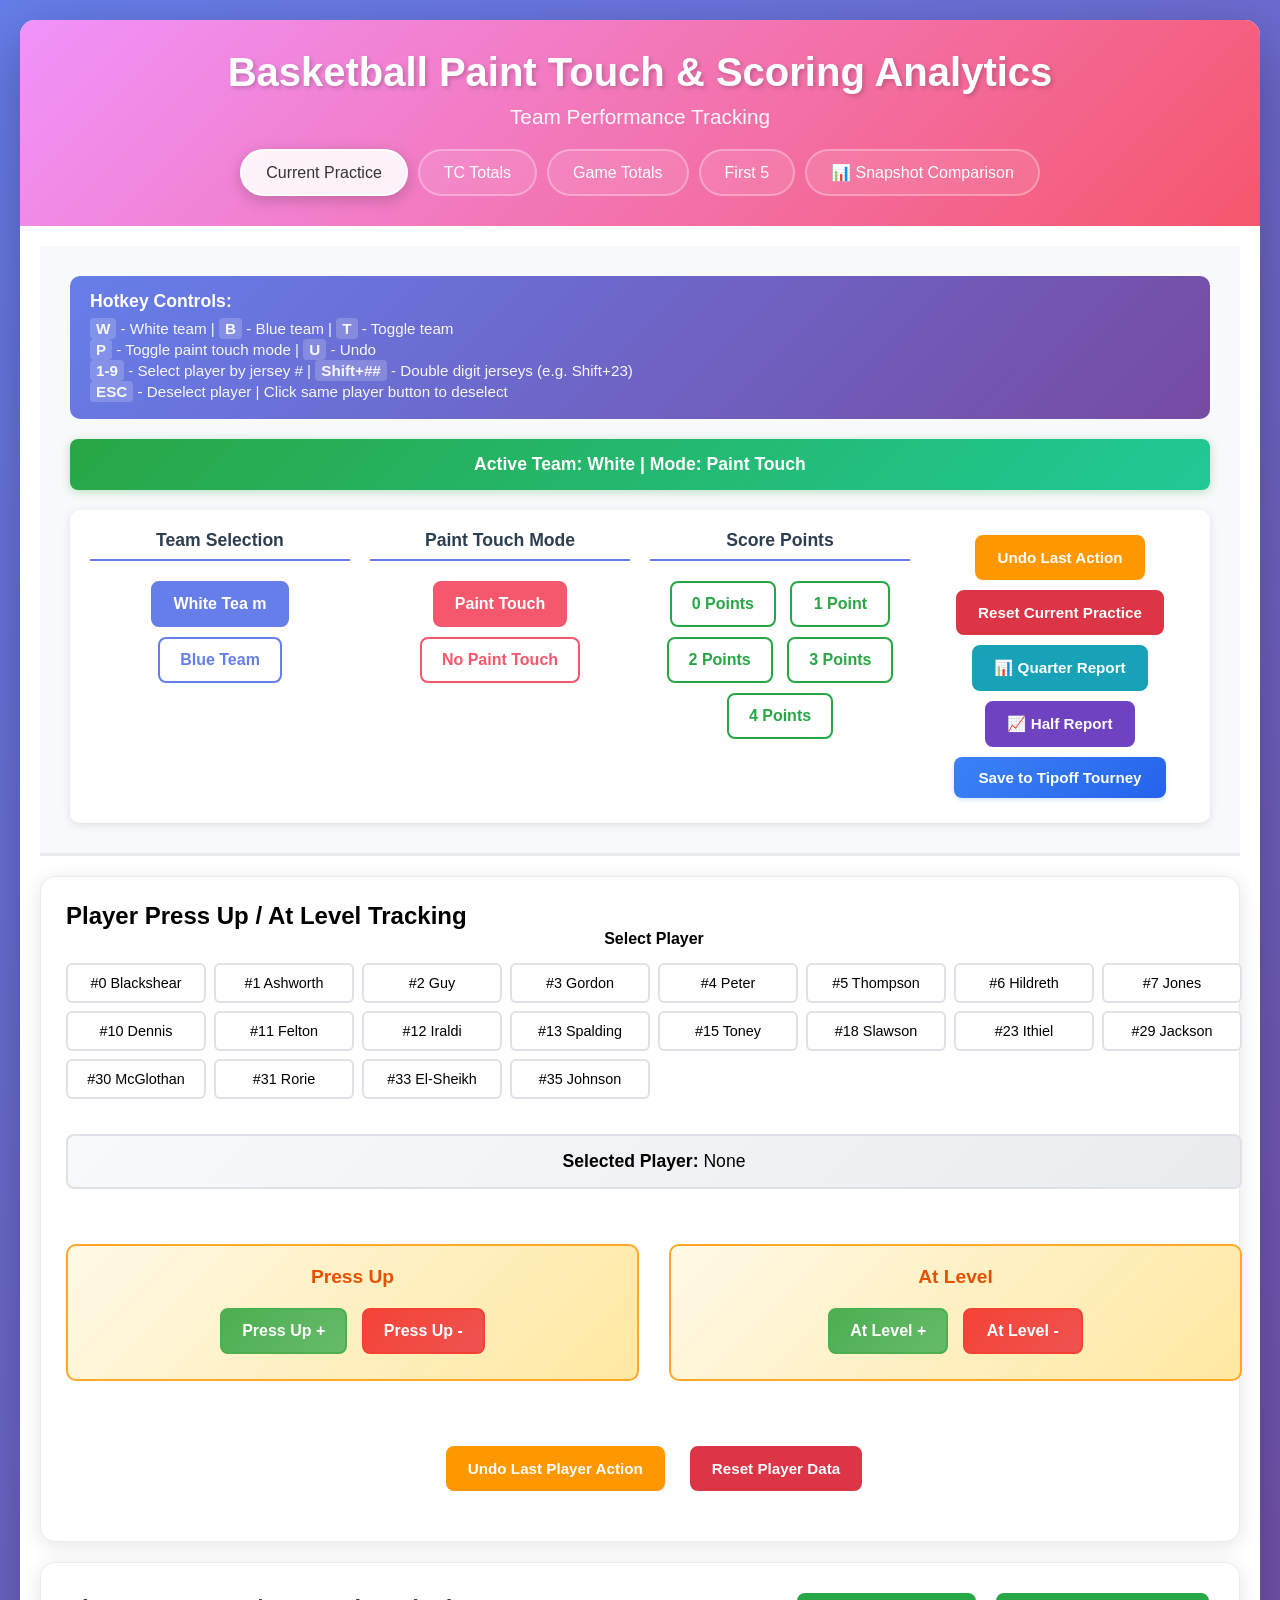
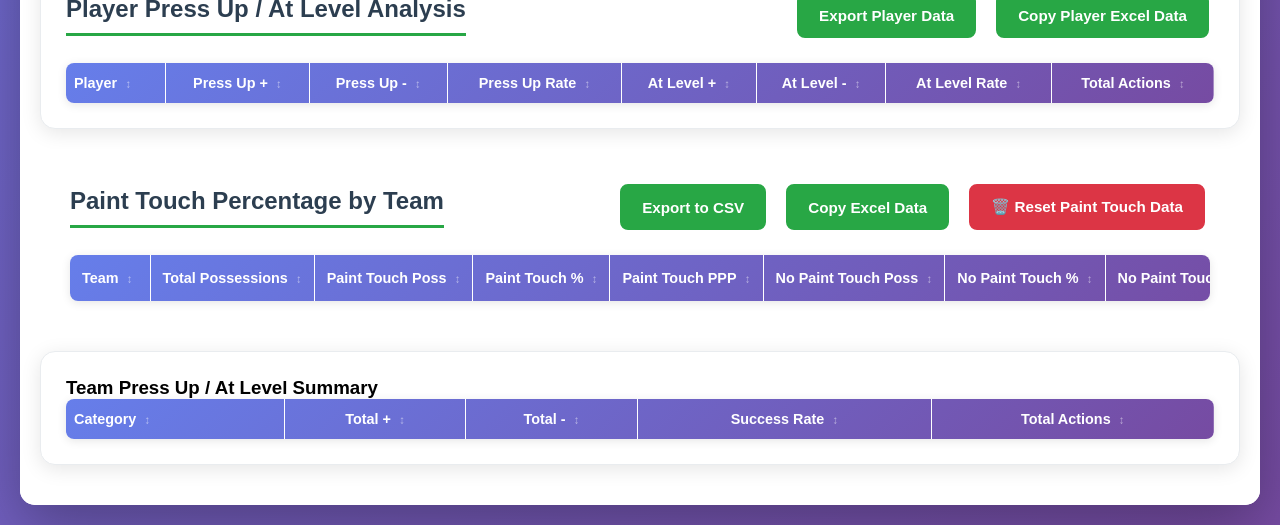
==== index.html @ 81240d4f "Initial commit: Basketball analytics app with full data" ====
<!DOCTYPE html>
<html lang="en">
<head>
    <meta charset="UTF-8">
    <meta name="viewport" content="width=device-width, initial-scale=1.0">
    <title>Basketball Paint Touch & Scoring Analytics</title>
    <link rel="stylesheet" href="styles.css">
</head>
<body>
    <div class="container">
        <header>
            <h1>Basketball Paint Touch & Scoring Analytics</h1>
            <h2>Team Performance Tracking</h2>
            
            <!-- Tab Navigation -->
            <div class="tab-navigation">
                <button class="tab-btn active" data-tab="current-practice">Current Practice</button>
                <button class="tab-btn" data-tab="season-totals">TC Totals</button>
                <button class="tab-btn" data-tab="scrimmage-totals">Game Totals</button>
                <button class="tab-btn" data-tab="first-5">First 5</button>
                <button class="tab-btn" data-tab="snapshot-comparison">📊 Snapshot Comparison</button>
            </div>
        </header>

        <!-- Current Practice Tab -->
        <div id="current-practice" class="tab-content active">
            <!-- Control Panel -->
            <section class="control-section">
            <div class="hotkey-instructions">
                <h4>Hotkey Controls:</h4>
                <p><strong>W</strong> - White team | <strong>B</strong> - Blue team | <strong>T</strong> - Toggle team</p>
                <p><strong>P</strong> - Toggle paint touch mode | <strong>U</strong> - Undo</p>
                <p><strong>1-9</strong> - Select player by jersey # | <strong>Shift+##</strong> - Double digit jerseys (e.g. Shift+23)</p>
                <p><strong>ESC</strong> - Deselect player | Click same player button to deselect</p>
            </div>
            
            <div class="current-status" id="current-status">
                <strong>Active Team:</strong> White | <strong>Mode:</strong> Paint Touch
            </div>  
            
            <div class="control-panel">
                <div class="team-selection">
                    <h4>Team Selection</h4>
                    <button class="team-selector active" data-team="white">White Tea    m</button>
                    <button class="team-selector" data-team="blue">Blue Team</button>
                </div>
                
                <div class="paint-touch-selection">
                    <h4>Paint Touch Mode</h4>
                    <button class="paint-touch-toggle paint-touch active">Paint Touch</button>
                    <button class="paint-touch-toggle no-paint-touch">No Paint Touch</button>
                </div>
                
                <div class="score-selection">
                    <h4>Score Points</h4>
                    <button class="score-btn" data-points="0">0 Points</button>
                    <button class="score-btn" data-points="1">1 Point</button>
                    <button class="score-btn" data-points="2">2 Points</button>
                    <button class="score-btn" data-points="3">3 Points</button>
                    <button class="score-btn" data-points="4">4 Points</button>
                </div>
                
                <div class="action-buttons">
                    <button id="undo-btn" class="undo-btn">Undo Last Action</button>
                    <button id="reset-practice-btn" class="reset-btn">Reset Current Practice</button>
                    <button id="quarter-report-btn" class="quarter-report-btn">📊 Quarter Report</button>
                    <button id="half-report-btn" class="half-report-btn">📈 Half Report</button>
                    <!-- <button id="save-practice-btn" class="save-practice-btn">Save to TC</button> -->
                    <button id="undo-season-save-btn" class="undo-season-save-btn" style="display: none;">Undo Season Save</button>
                    <button id="save-scrimmage-btn" class="save-scrimmage-btn">Save to Tipoff Tourney</button>
                    <!-- <button id="reset-all-btn" class="reset-all-btn danger-btn">⚠️ DANGER: Reset ALL Season Data</button> -->
                </div>
            </div>
        </section>

        <!-- Scoring Breakdown -->
        <section class="scoring-section" style="display: none;">
            <h3>Scoring Breakdown</h3>
            <div class="stats-table-container">
                <table id="scoring-breakdown-table">
                    <thead>
                        <tr>
                            <th>Team</th>
                            <th>Type</th>
                            <th>0 Points</th>
                            <th>1 Point</th>
                            <th>2 Points</th>
                            <th>3 Points</th>
                            <th>4 Points</th>
                            <th>Total</th>
                        </tr>
                    </thead>
                    <tbody id="scoring-breakdown-tbody">
                        <!-- Scoring breakdown will be populated here -->
                    </tbody>
                </table>
            </div>
        </section>

        <!-- Status Messages -->
        <div id="status-message" class="status-message"></div>

        <!-- Player Press/Level Tracking -->
        <section class="player-tracking-section">
            <h2>Player Press Up / At Level Tracking</h2>
            
            <div class="player-control-panel">
                <div class="player-selection">
                    <h4>Select Player</h4>
                    <div class="player-buttons">
                        <button class="player-btn" data-player="0">#0 Blackshear</button>
                        <button class="player-btn" data-player="1">#1 Ashworth</button>
                        <button class="player-btn" data-player="2">#2 Guy</button>
                        <button class="player-btn" data-player="3">#3 Gordon</button>
                        <button class="player-btn" data-player="4">#4 Peter</button>
                        <button class="player-btn" data-player="5">#5 Thompson</button>
                        <button class="player-btn" data-player="6">#6 Hildreth</button>
                        <button class="player-btn" data-player="7">#7 Jones</button>
                        <button class="player-btn" data-player="10">#10 Dennis</button>
                        <button class="player-btn" data-player="11">#11 Felton</button>
                        <button class="player-btn" data-player="12">#12 Iraldi</button>
                        <button class="player-btn" data-player="13">#13 Spalding</button>
                        <button class="player-btn" data-player="15">#15 Toney</button>
                        <button class="player-btn" data-player="18">#18 Slawson</button>
                        <button class="player-btn" data-player="23">#23 Ithiel</button>
                        <button class="player-btn" data-player="29">#29 Jackson</button>
                        <button class="player-btn" data-player="30">#30 McGlothan</button>
                        <button class="player-btn" data-player="31">#31 Rorie</button>
                        <button class="player-btn" data-player="33">#33 El-Sheikh</button>
                        <button class="player-btn" data-player="35">#35 Johnson</button>
                    </div>
                </div>
                
                <div class="current-player-status" id="current-player-status">
                    <strong>Selected Player:</strong> None
                </div>
                
                <div class="press-level-actions">
                    <div class="press-up-section">
                        <h4>Press Up</h4>
                        <button class="press-btn positive" data-type="pressUp" data-value="1">Press Up +</button>
                        <button class="press-btn negative" data-type="pressUp" data-value="-1">Press Up -</button>
                    </div>
                    
                    <div class="at-level-section">
                        <h4>At Level</h4>
                        <button class="press-btn positive" data-type="atLevel" data-value="1">At Level +</button>
                        <button class="press-btn negative" data-type="atLevel" data-value="-1">At Level -</button>
                    </div>
                </div>
                
                <div class="player-action-buttons">
                    <button id="undo-player-btn" class="undo-btn">Undo Last Player Action</button>
                    <button id="reset-player-btn" class="reset-btn">Reset Player Data</button>
                </div>
            </div>
        </section>

        <!-- Player Statistics Display -->
        <section class="player-stats-section">
            <div class="stats-header">
                <h3>Player Press Up / At Level Analysis</h3>
                <div class="export-buttons">
                    <button id="export-player-csv-btn" class="export-btn">Export Player Data</button>
                    <button id="copy-player-excel-btn" class="export-btn">Copy Player Excel Data</button>
                </div>
            </div>
            <div class="stats-table-container">
                <table id="player-stats-table">
                    <thead>
                        <tr>
                            <th class="sortable" data-column="player">Player</th>
                            <th class="sortable" data-column="pressUpPos">Press Up +</th>
                            <th class="sortable" data-column="pressUpNeg">Press Up -</th>
                            <th class="sortable" data-column="pressUpRate">Press Up Rate</th>
                            <th class="sortable" data-column="atLevelPos">At Level +</th>
                            <th class="sortable" data-column="atLevelNeg">At Level -</th>
                            <th class="sortable" data-column="atLevelRate">At Level Rate</th>
                            <th class="sortable" data-column="totalActions">Total Actions</th>
                        </tr>
                    </thead>
                    <tbody id="player-stats-tbody">
                        <!-- Player stats will be populated here -->
                    </tbody>
                </table>
            </div>
        </section>

        <!-- Paint Touch Percentage Analysis -->
        <section class="paint-percentage-section">
            <div class="stats-header">
                <h3>Paint Touch Percentage by Team</h3>
                <div class="export-buttons">
                    <button id="export-csv-btn" class="export-btn">Export to CSV</button>
                    <button id="export-excel-btn" class="export-btn">Copy Excel Data</button>
                    <button id="reset-paint-touch-btn" class="reset-btn">🗑️ Reset Paint Touch Data</button>
                </div>
            </div>
            <div class="stats-table-container">
                <table id="paint-percentage-table">
                    <thead>
                        <tr>
                            <th class="sortable" data-column="team">Team</th>
                            <th class="sortable" data-column="totalPoss">Total Possessions</th>
                            <th class="sortable" data-column="paintPoss">Paint Touch Poss</th>
                            <th class="sortable" data-column="paintPercent">Paint Touch %</th>
                            <th class="sortable" data-column="paintPPP">Paint Touch PPP</th>
                            <th class="sortable" data-column="noPaintPoss">No Paint Touch Poss</th>
                            <th class="sortable" data-column="noPaintPercent">No Paint Touch %</th>
                            <th class="sortable" data-column="noPaintPPP">No Paint Touch PPP</th>
                        </tr>
                    </thead>
                    <tbody id="paint-percentage-tbody">
                        <!-- Paint touch percentages will be populated here -->
                    </tbody>
                </table>
            </div>
        </section>

        <!-- Statistics Display -->
        <section class="stats-section" style="display: none;">
            <div class="stats-header">
                <h3>Team Paint Touch Analysis</h3>
                <div class="export-buttons">
                    <button id="export-csv-btn" class="export-btn">Export to CSV</button>
                    <button id="export-excel-btn" class="export-btn">Copy Excel Data</button>
                </div>
            </div>
            <div class="stats-table-container">
                <table id="team-stats-table">
                    <thead>
                        <tr>
                            <th>Team</th>
                            <th>Type</th>
                            <th>Possessions</th>
                            <th>Total Points</th>
                            <th>Points Per Possession</th>
                        </tr>
                    </thead>
                    <tbody id="team-stats-tbody">
                        <!-- Team stats will be populated here -->
                    </tbody>
                </table>
            </div>
        </section>

        <!-- Team Press/Level Summary -->
        <section class="team-press-stats-section">
            <h3>Team Press Up / At Level Summary</h3>
            <div class="stats-table-container">
                <table id="team-press-stats-table">
                    <thead>
                        <tr>
                            <th class="sortable" data-column="category">Category</th>
                            <th class="sortable" data-column="totalPos">Total +</th>
                            <th class="sortable" data-column="totalNeg">Total -</th>
                            <th class="sortable" data-column="successRate">Success Rate</th>
                            <th class="sortable" data-column="totalActions">Total Actions</th>
                        </tr>
                    </thead>
                    <tbody id="team-press-stats-tbody">
                        <!-- Team press stats will be populated here -->
                    </tbody>
                </table>
            </div>
        </section>
        </div>

        <!-- TC Totals Tab -->
        <div id="season-totals" class="tab-content">
            <!-- TC Totals Display -->
            <section class="season-stats-section">
                <div class="stats-header">
                    <h3>TC Totals (Cumulative Across All Practices)</h3>
                    <div class="season-summary">
                        <p>This section shows your running totals for the entire season. Use "Save Practice to Season" to add current practice data to these totals.</p>
                    </div>
                </div>

                <!-- Season Paint Touch Table -->
                <div class="table-container">
                    <h4>Season Paint Touch Analysis</h4>
                    <table id="season-paint-percentage-table" class="stats-table">
                        <thead>
                            <tr>
                                <th data-column="team" class="sortable">Team</th>
                                <th data-column="totalPoss" class="sortable">Total Possessions</th>
                                <th data-column="paintPoss" class="sortable">Paint Touch Possessions</th>
                                <th data-column="paintPercent" class="sortable">Paint Touch %</th>
                                <th data-column="paintPPP" class="sortable">Paint Touch PPP</th>
                                <th data-column="noPaintPoss" class="sortable">No Paint Touch Possessions</th>
                                <th data-column="noPaintPercent" class="sortable">No Paint Touch %</th>
                                <th data-column="noPaintPPP" class="sortable">No Paint Touch PPP</th>
                            </tr>
                        </thead>
                        <tbody id="season-paint-percentage-tbody">
                            <!-- Season data will be populated here -->
                        </tbody>
                    </table>
                </div>

                <!-- Season Player Stats Table -->
                <div class="table-container">
                    <h4>Season Player Analysis</h4>
                    <table id="season-player-stats-table" class="stats-table">
                        <thead>
                            <tr>
                                <th data-column="player" class="sortable">Player</th>
                                <th data-column="pressUpPos" class="sortable">Press Up +</th>
                                <th data-column="pressUpNeg" class="sortable">Press Up -</th>
                                <th data-column="pressUpRate" class="sortable">Press Up %</th>
                                <th data-column="atLevelPos" class="sortable">At Level +</th>
                                <th data-column="atLevelNeg" class="sortable">At Level -</th>
                                <th data-column="atLevelRate" class="sortable">At Level %</th>
                                <th data-column="totalActions" class="sortable">Total Actions</th>
                            </tr>
                        </thead>
                        <tbody id="season-player-stats-tbody">
                            <!-- Season player data will be populated here -->
                        </tbody>
                    </table>
                </div>

                <!-- Season Team Press Stats Table -->
                <div class="table-container">
                    <h4>Season Team Press/Level Summary</h4>
                    <table id="season-team-press-stats-table" class="stats-table">
                        <thead>
                            <tr>
                                <th data-column="category" class="sortable">Category</th>
                                <th data-column="totalPos" class="sortable">Total Positive</th>
                                <th data-column="totalNeg" class="sortable">Total Negative</th>
                                <th data-column="successRate" class="sortable">Success Rate</th>
                                <th data-column="totalActions" class="sortable">Total Actions</th>
                            </tr>
                        </thead>
                        <tbody id="season-team-press-stats-tbody">
                            <!-- Season team press stats will be populated here -->
                        </tbody>
                    </table>
                </div>
            </section>
        </div>

        <!-- Scrimmage Totals Tab -->
        <div id="scrimmage-totals" class="tab-content">
            <!-- Scrimmage Totals Display -->
            <section class="scrimmage-stats-section">
                <div class="stats-header">
                    <h3>Season Totals (Cumulative Across All Games)</h3>
                    <div class="google-sheets-loader">
                        <input type="text" id="google-script-url" placeholder="Paste your Google Apps Script URL here (one-time setup)..." class="sheet-url-input">
                        <button id="save-script-url-btn" class="export-btn">💾 Connect to Google Sheets</button>
                        <button id="sync-now-btn" class="export-btn" style="display: none;">🔄 Sync Now</button>
                    </div>
                    <div class="export-buttons">
                        <button id="load-json-btn" class="export-btn">📥 Load from JSON</button>
                        <button id="reset-scrimmage-totals-btn" class="reset-scrimmage-totals-btn danger-btn">Clear Scrimmage Data</button>
                    </div>
                    
                    <!-- Snapshot Manager -->
                    <div class="snapshot-manager" style="margin: 20px 0; padding: 15px; background: #f8f9fa; border-radius: 8px; border: 2px solid #e1e4e8;">
                        <h4 style="margin: 0 0 10px 0; color: #24292e;">📸 Historical Snapshots</h4>
                        <div style="display: flex; gap: 10px; margin-bottom: 10px;">
                            <button id="create-snapshot-btn" class="export-btn" style="flex: 1;">📾 Create Snapshot</button>
                            <button id="view-snapshots-btn" class="export-btn" style="flex: 1;">📋 View Snapshots</button>
                            <button id="back-to-previous-btn" class="export-btn" style="flex: 1; display: none; background: #10b981;">📊 Back to Season Total</button>
                        </div>
                        <div id="snapshot-viewer" style="display: none; margin-top: 10px;">
                            <label style="display: block; margin-bottom: 5px; font-weight: bold;">Load Historical Data:</label>
                            <select id="snapshot-selector" style="width: 100%; padding: 8px; border-radius: 4px; border: 1px solid #d1d5da; margin-bottom: 10px;">
                                <option value="">-- Select a snapshot --</option>
                            </select>
                            <div style="display: flex; gap: 10px;">
                                <button id="load-snapshot-btn" class="export-btn" style="flex: 1;">Load Selected</button>
                                <button id="rename-snapshot-btn" class="export-btn" style="flex: 1;">Rename</button>
                                <button id="delete-snapshot-btn" class="danger-btn" style="flex: 1;">Delete Selected</button>
                                <button id="close-snapshots-btn" class="export-btn" style="flex: 0.5;">Close</button>
                            </div>
                        </div>
                        <p style="margin: 10px 0 0 0; font-size: 12px; color: #586069;">💡 Create snapshots to save historical views of your game data at any point in time</p>
                    </div>
                    
                    <div class="scrimmage-summary">
                        <p>This section shows your running totals for actual games only. Use "Save to Games" to add current practice data to these totals.</p>
                        <p><small>💡 <a href="#" id="setup-instructions-link" style="color: #667eea; text-decoration: underline;">Click here for Google Sheets auto-sync setup (2 min)</a></small></p>
                    </div>
                </div>

                <!-- Scrimmage Paint Touch Table -->
                <div class="table-container">
                    <h4>Season Paint Touch Analysis</h4>
                    <table id="scrimmage-paint-percentage-table" class="stats-table">
                        <thead>
                            <tr>
                                <th data-column="team" class="sortable">Team</th>
                                <th data-column="totalPoss" class="sortable">Total Possessions</th>
                                <th data-column="paintPoss" class="sortable">Paint Touch Possessions</th>
                                <th data-column="paintPercent" class="sortable">Paint Touch %</th>
                                <th data-column="paintPPP" class="sortable">Paint Touch PPP</th>
                                <th data-column="noPaintPoss" class="sortable">No Paint Touch Possessions</th>
                                <th data-column="noPaintPercent" class="sortable">No Paint Touch %</th>
                                <th data-column="noPaintPPP" class="sortable">No Paint Touch PPP</th>
                            </tr>
                        </thead>
                        <tbody id="scrimmage-paint-percentage-tbody">
                            <!-- Scrimmage data will be populated here -->
                        </tbody>
                    </table>
                </div>

                <!-- Scrimmage Player Stats Table -->
                <div class="table-container">
                    <h4>Season Player Ballscreen Defense</h4>
                    <table id="scrimmage-player-stats-table" class="stats-table">
                        <thead>
                            <tr>
                                <th data-column="player" class="sortable">Player</th>
                                <th data-column="pressUpPos" class="sortable">Press Up +</th>
                                <th data-column="pressUpNeg" class="sortable">Press Up -</th>
                                <th data-column="pressUpRate" class="sortable">Press Up %</th>
                                <th data-column="atLevelPos" class="sortable">At Level +</th>
                                <th data-column="atLevelNeg" class="sortable">At Level -</th>
                                <th data-column="atLevelRate" class="sortable">At Level %</th>
                                <th data-column="totalActions" class="sortable">Total Actions</th>
                            </tr>
                        </thead>
                        <tbody id="scrimmage-player-stats-tbody">
                            <!-- Scrimmage player data will be populated here -->
                        </tbody>
                    </table>
                </div>

                <!-- Scrimmage Team Press Stats Table -->
                <div class="table-container">
                    <h4>Season Team Ballscreen Defense</h4>
                    <table id="scrimmage-team-press-stats-table" class="stats-table">
                        <thead>
                            <tr>
                                <th data-column="category" class="sortable">Category</th>
                                <th data-column="totalPos" class="sortable">Total Positive</th>
                                <th data-column="totalNeg" class="sortable">Total Negative</th>
                                <th data-column="successRate" class="sortable">Success Rate</th>
                                <th data-column="totalActions" class="sortable">Total Actions</th>
                            </tr>
                        </thead>
                        <tbody id="scrimmage-team-press-stats-tbody">
                            <!-- Scrimmage team press stats will be populated here -->
                        </tbody>
                    </table>
                </div>
            </section>
        </div>

        <!-- First 5 Games Tab -->
        <div id="first-5" class="tab-content">
            <!-- First 5 Games Display -->
            <section class="first5-stats-section">
                <div class="stats-header">
                    <h3>First 5 Games (Through 11/16/2024)</h3>
                    <div class="scrimmage-summary">
                        <p>Historical snapshot of stats through the first 5 games of the season.</p>
                    </div>
                </div>

                <!-- First 5 Paint Touch Table -->
                <div class="table-container">
                    <h4>Paint Touch Analysis (First 5 Games)</h4>
                    <table id="first5-paint-percentage-table" class="stats-table">
                        <thead>
                            <tr>
                                <th>Team</th>
                                <th>Total Possessions</th>
                                <th>Paint Touch Possessions</th>
                                <th>Paint Touch %</th>
                                <th>Paint Touch PPP</th>
                                <th>No Paint Touch Possessions</th>
                                <th>No Paint Touch %</th>
                                <th>No Paint Touch PPP</th>
                            </tr>
                        </thead>
                        <tbody id="first5-paint-percentage-tbody">
                            <!-- First 5 data will be populated here -->
                        </tbody>
                    </table>
                </div>

                <!-- First 5 Player Stats Table -->
                <div class="table-container">
                    <h4>Player Ballscreen Defense (First 5 Games)</h4>
                    <table id="first5-player-stats-table" class="stats-table">
                        <thead>
                            <tr>
                                <th>Player</th>
                                <th>Press Up +</th>
                                <th>Press Up -</th>
                                <th>Press Up %</th>
                                <th>At Level +</th>
                                <th>At Level -</th>
                                <th>At Level %</th>
                                <th>Total Actions</th>
                            </tr>
                        </thead>
                        <tbody id="first5-player-stats-tbody">
                            <!-- First 5 player data will be populated here -->
                        </tbody>
                    </table>
                </div>

                <!-- First 5 Team Press Stats Table -->
                <div class="table-container">
                    <h4>Team Ballscreen Defense (First 5 Games)</h4>
                    <table id="first5-team-press-stats-table" class="stats-table">
                        <thead>
                            <tr>
                                <th>Category</th>
                                <th>Total Positive</th>
                                <th>Total Negative</th>
                                <th>Success Rate</th>
                                <th>Total Actions</th>
                            </tr>
                        </thead>
                        <tbody id="first5-team-press-stats-tbody">
                            <!-- First 5 team press stats will be populated here -->
                        </tbody>
                    </table>
                </div>
            </section>
        </div>

        <!-- Snapshot Comparison Tab -->
        <div id="snapshot-comparison" class="tab-content">
            <section class="comparison-section">
                <div class="stats-header">
                    <h3>📊 Snapshot Comparison Analysis</h3>
                    <p style="color: #586069; margin-top: 10px;">Compare stats between two snapshots to analyze performance over a specific timespan</p>
                </div>

                <div class="comparison-controls" style="background: #f6f8fa; padding: 20px; border-radius: 8px; margin: 20px 0;">
                    <div style="display: grid; grid-template-columns: 1fr 1fr; gap: 20px; margin-bottom: 15px;">
                        <div>
                            <label style="display: block; font-weight: bold; margin-bottom: 8px;">Start Snapshot (Earlier):</label>
                            <select id="comparison-start-snapshot" style="width: 100%; padding: 10px; border-radius: 4px; border: 1px solid #d1d5da;">
                                <option value="">-- Select start snapshot --</option>
                            </select>
                        </div>
                        <div>
                            <label style="display: block; font-weight: bold; margin-bottom: 8px;">End Snapshot (Later):</label>
                            <select id="comparison-end-snapshot" style="width: 100%; padding: 10px; border-radius: 4px; border: 1px solid #d1d5da;">
                                <option value="">-- Select end snapshot --</option>
                            </select>
                        </div>
                    </div>
                    <button id="calculate-comparison-btn" class="export-btn" style="width: 100%; padding: 12px; font-size: 16px;">Calculate Difference</button>
                </div>

                <div id="comparison-results" style="display: none;">
                    <div class="comparison-info" style="background: #e1f5fe; padding: 15px; border-radius: 8px; margin-bottom: 20px;">
                        <h4 style="margin: 0 0 10px 0;">Analysis Period:</h4>
                        <p id="comparison-period-info" style="margin: 0; font-size: 14px;"></p>
                    </div>

                    <!-- Comparison Paint Touch Table -->
                    <div class="table-container">
                        <h4>Paint Touch Analysis (Difference)</h4>
                        <table id="comparison-paint-table" class="stats-table">
                            <thead>
                                <tr>
                                    <th class="sortable" data-column="team">Team</th>
                                    <th class="sortable" data-column="totalPoss">Total Possessions</th>
                                    <th class="sortable" data-column="paintPoss">Paint Touch Possessions</th>
                                    <th class="sortable" data-column="paintPercent">Paint Touch %</th>
                                    <th class="sortable" data-column="paintPPP">Paint Touch PPP</th>
                                    <th class="sortable" data-column="noPaintPoss">No Paint Touch Possessions</th>
                                    <th class="sortable" data-column="noPaintPercent">No Paint Touch %</th>
                                    <th class="sortable" data-column="noPaintPPP">No Paint Touch PPP</th>
                                </tr>
                            </thead>
                            <tbody id="comparison-paint-tbody">
                            </tbody>
                        </table>
                    </div>

                    <!-- Comparison Player Stats Table -->
                    <div class="table-container">
                        <h4>Player Ballscreen Defense (Difference)</h4>
                        <table id="comparison-player-table" class="stats-table">
                            <thead>
                                <tr>
                                    <th class="sortable" data-column="player">Player</th>
                                    <th class="sortable" data-column="pressUpPos">Press Up +</th>
                                    <th class="sortable" data-column="pressUpNeg">Press Up -</th>
                                    <th class="sortable" data-column="pressUpRate">Press Up %</th>
                                    <th class="sortable" data-column="atLevelPos">At Level +</th>
                                    <th class="sortable" data-column="atLevelNeg">At Level -</th>
                                    <th class="sortable" data-column="atLevelRate">At Level %</th>
                                    <th class="sortable" data-column="totalActions">Total Actions</th>
                                </tr>
                            </thead>
                            <tbody id="comparison-player-tbody">
                            </tbody>
                        </table>
                    </div>

                    <!-- Comparison Team Press Stats Table -->
                    <div class="table-container">
                        <h4>Team Ballscreen Defense (Difference)</h4>
                        <table id="comparison-team-press-table" class="stats-table">
                            <thead>
                                <tr>
                                    <th class="sortable" data-column="category">Category</th>
                                    <th class="sortable" data-column="totalPos">Total Positive</th>
                                    <th class="sortable" data-column="totalNeg">Total Negative</th>
                                    <th class="sortable" data-column="successRate">Success Rate</th>
                                    <th class="sortable" data-column="totalActions">Total Actions</th>
                                </tr>
                            </thead>
                            <tbody id="comparison-team-press-tbody">
                            </tbody>
                        </table>
                    </div>
                </div>
            </section>
        </div>
    </div>

    <script src="app.js"></script>
</body>
</html>
---- styles.css ----
* {
    margin: 0;
    padding: 0;
    box-sizing: border-box;
}

body {
    font-family: 'Segoe UI', Tahoma, Geneva, Verdana, sans-serif;
    background: linear-gradient(135deg, #667eea 0%, #764ba2 100%);
    min-height: 100vh;
    padding: 20px;
}

.container {
    max-width: 1400px;
    margin: 0 auto;
    background: white;
    border-radius: 15px;
    box-shadow: 0 20px 60px rgba(0,0,0,0.3);
    overflow: hidden;
}

header {
    background: linear-gradient(135deg, #f093fb 0%, #f5576c 100%);
    color: white;
    padding: 30px;
    text-align: center;
}

header h1 {
    font-size: 2.5em;
    margin-bottom: 10px;
    text-shadow: 2px 2px 4px rgba(0,0,0,0.2);
}

header h2 {
    font-size: 1.3em;
    font-weight: 300;
    opacity: 0.95;
    margin-bottom: 20px;
}

/* Tab Navigation */
.tab-navigation {
    display: flex;
    justify-content: center;
    gap: 10px;
    margin-top: 20px;
}

.tab-btn {
    background: rgba(255, 255, 255, 0.1);
    border: 2px solid rgba(255, 255, 255, 0.3);
    color: white;
    padding: 12px 24px;
    border-radius: 25px;
    cursor: pointer;
    font-size: 1rem;
    font-weight: 500;
    transition: all 0.3s ease;
    backdrop-filter: blur(10px);
}

.tab-btn:hover {
    background: rgba(255, 255, 255, 0.2);
    border-color: rgba(255, 255, 255, 0.5);
    transform: translateY(-2px);
}

.tab-btn.active {
    background: rgba(255, 255, 255, 0.9);
    color: #333;
    border-color: rgba(255, 255, 255, 0.9);
    box-shadow: 0 4px 15px rgba(0, 0, 0, 0.2);
}

/* Special styling for scrimmage tab when active */
.tab-btn[data-tab="scrimmage-totals"].active {
    background: linear-gradient(135deg, #3b82f6, #2563eb);
    color: white;
    border-color: #2563eb;
    box-shadow: 0 4px 15px rgba(59, 130, 246, 0.4);
}

/* Tab Content */
.tab-content {
    display: none;
    padding: 30px 25px;
    min-height: 600px;
}

.tab-content.active {
    display: block;
}

#season-totals {
    background: linear-gradient(135deg, #f8fafc 0%, #edf2f7 100%);
    padding: 40px 30px;
}

#current-practice {
    background: white;
    padding: 20px;
}

section {
    padding: 30px;
}

/* Control Section */
.control-section {
    background: #f8f9fa;
    border-bottom: 3px solid #e9ecef;
}

.hotkey-instructions {
    background: linear-gradient(135deg, #667eea 0%, #764ba2 100%);
    color: white;
    padding: 15px 20px;
    border-radius: 10px;
    margin-bottom: 20px;
}

.hotkey-instructions h4 {
    margin-bottom: 8px;
    font-size: 1.1em;
}

.hotkey-instructions p {
    margin: 4px 0;
    font-size: 0.95em;
    opacity: 0.95;
}

.hotkey-instructions strong {
    background: rgba(255, 255, 255, 0.2);
    padding: 2px 6px;
    border-radius: 4px;
    font-weight: 600;
}

.current-status {
    background: linear-gradient(135deg, #28a745 0%, #20c997 100%);
    color: white;
    padding: 15px 20px;
    border-radius: 8px;
    margin-bottom: 20px;
    text-align: center;
    font-size: 1.1em;
    font-weight: 600;
    box-shadow: 0 2px 10px rgba(40, 167, 69, 0.3);
}

.control-panel {
    display: grid;
    grid-template-columns: repeat(auto-fit, minmax(250px, 1fr));
    gap: 20px;
    background: white;
    padding: 20px;
    border-radius: 10px;
    box-shadow: 0 2px 10px rgba(0,0,0,0.1);
}

.control-panel > div {
    text-align: center;
}

.control-panel h4 {
    color: #2c3e50;
    margin-bottom: 15px;
    font-size: 1.1em;
    border-bottom: 2px solid #667eea;
    padding-bottom: 8px;
}

/* Button Styles */
.team-selector, .paint-touch-toggle, .score-btn, .undo-btn, .reset-btn, .reset-practice-btn, .quarter-report-btn, .half-report-btn, .save-practice-btn, .undo-season-save-btn, .save-scrimmage-btn, .reset-scrimmage-totals-btn, .reset-all-btn, .danger-btn, .export-btn {
    padding: 12px 20px;
    border: 2px solid #dee2e6;
    background: white;
    border-radius: 8px;
    cursor: pointer;
    font-size: 1em;
    font-weight: 600;
    transition: all 0.3s ease;
    margin: 5px;
    min-width: 120px;
}

.team-selector:hover, .paint-touch-toggle:hover, .score-btn:hover {
    transform: translateY(-2px);
    box-shadow: 0 4px 12px rgba(0,0,0,0.15);
}

/* Team Selector Buttons */
.team-selector {
    border-color: #667eea;
    color: #667eea;
}

.team-selector.active {
    background: #667eea;
    color: white;
}

.team-selector:hover {
    background: #5568d3;
    color: white;
    border-color: #5568d3;
}

/* Paint Touch Toggle Buttons */
.paint-touch-toggle {
    border-color: #f5576c;
    color: #f5576c;
}

.paint-touch-toggle.active {
    background: #f5576c;
    color: white;
}

.paint-touch-toggle:hover {
    background: #f04556;
    color: white;
    border-color: #f04556;
}

/* Score Buttons */
.score-btn {
    border-color: #28a745;
    color: #28a745;
    font-weight: 700;
    min-width: 100px;
}

.score-btn:hover {
    background: #28a745;
    color: white;
    border-color: #28a745;
}

.score-btn:active {
    transform: translateY(0);
    box-shadow: 0 2px 6px rgba(40, 167, 69, 0.3);
}

/* Action Buttons */
.undo-btn, .reset-btn, .reset-practice-btn, .quarter-report-btn, .half-report-btn, .save-practice-btn, .undo-season-save-btn, .save-scrimmage-btn, .reset-scrimmage-totals-btn, .reset-all-btn, .danger-btn, .export-btn {
    font-size: 0.95em;
    min-width: 140px;
}

.undo-btn {
    background: #ff9800;
    color: white;
    border-color: #ff9800;
}

.undo-btn:hover:not(:disabled) {
    background: #f57c00;
    border-color: #f57c00;
}

.undo-btn:disabled {
    background: #dee2e6;
    border-color: #dee2e6;
    color: #6c757d;
    cursor: not-allowed;
}

.reset-btn, .reset-practice-btn, .reset-all-btn {
    background: #dc3545;
    color: white;
    border-color: #dc3545;
}

.reset-btn:hover, .reset-practice-btn:hover, .reset-all-btn:hover {
    background: #c82333;
    border-color: #c82333;
}

.save-practice-btn {
    background: #28a745;
    color: white;
    border-color: #28a745;
}

.save-practice-btn:hover {
    background: #218838;
    border-color: #218838;
}

.quarter-report-btn {
    background: #17a2b8;
    color: white;
    border-color: #17a2b8;
}

.quarter-report-btn:hover {
    background: #138496;
    border-color: #138496;
}

.half-report-btn {
    background: #6f42c1;
    color: white;
    border-color: #6f42c1;
}

.half-report-btn:hover {
    background: #5a32a3;
    border-color: #5a32a3;
}

.undo-season-save-btn {
    background: #ffc107;
    color: #212529;
    border-color: #ffc107;
    font-weight: 600;
}

.undo-season-save-btn:hover {
    background: #e0a800;
    border-color: #d39e00;
    color: #212529;
}

.save-scrimmage-btn {
    background: linear-gradient(135deg, #3b82f6, #2563eb);
    color: white;
    border: none;
    padding: 12px 24px;
    border-radius: 8px;
    font-weight: 600;
    cursor: pointer;
    transition: all 0.2s ease;
    box-shadow: 0 2px 4px rgba(59, 130, 246, 0.2);
}

.save-scrimmage-btn:hover {
    background: linear-gradient(135deg, #2563eb, #1d4ed8);
    transform: translateY(-1px);
    box-shadow: 0 4px 8px rgba(59, 130, 246, 0.3);
}

/* Scrimmage Tab Specific Styling */
.scrimmage-stats-section {
    background: linear-gradient(135deg, #f8fafc, #e2e8f0);
    border-radius: 12px;
    padding: 24px;
    margin-bottom: 24px;
    border: 2px solid #3b82f6;
    box-shadow: 0 4px 12px rgba(59, 130, 246, 0.1);
}

.scrimmage-stats-section .stats-header {
    border-bottom: 3px solid #3b82f6;
    padding-bottom: 16px;
    margin-bottom: 24px;
}

.scrimmage-stats-section .stats-header h3 {
    color: #1e40af;
    font-size: 1.5rem;
    font-weight: 700;
    margin-bottom: 8px;
}

.scrimmage-summary {
    background: rgba(59, 130, 246, 0.1);
    border-left: 4px solid #3b82f6;
    padding: 12px 16px;
    border-radius: 6px;
    margin-top: 12px;
}

.scrimmage-summary p {
    color: #1e40af;
    font-weight: 500;
    margin: 0;
}

.scrimmage-stats-section .table-container {
    background: white;
    border-radius: 10px;
    box-shadow: 0 2px 8px rgba(59, 130, 246, 0.1);
    border: 1px solid #dbeafe;
    margin-bottom: 20px;
    overflow: hidden;
}

.scrimmage-stats-section .table-container h4 {
    background: linear-gradient(135deg, #3b82f6, #2563eb);
    color: white;
    margin: 0;
    padding: 16px 20px;
    font-size: 1.1rem;
    font-weight: 600;
}

.scrimmage-stats-section .stats-table {
    border: none;
}

.scrimmage-stats-section .stats-table thead th {
    background: #f1f5f9;
    color: #334155;
    border-bottom: 2px solid #3b82f6;
    font-weight: 600;
    padding: 12px 16px;
}

.scrimmage-stats-section .stats-table tbody tr:nth-child(even) {
    background: #f8fafc;
}

.scrimmage-stats-section .stats-table tbody tr:hover {
    background: #e0f2fe;
    transform: scale(1.002);
    transition: all 0.2s ease;
}

/* Danger button styling */
.danger-btn {
    background: linear-gradient(135deg, #dc143c, #8b0000) !important;
    border: 3px solid #ff0000 !important;
    color: white !important;
    font-weight: bold !important;
    font-size: 0.9rem !important;
    text-shadow: 1px 1px 2px rgba(0,0,0,0.5) !important;
    box-shadow: 0 4px 15px rgba(220, 20, 60, 0.4) !important;
    animation: danger-pulse 2s infinite;
}

.danger-btn:hover {
    background: linear-gradient(135deg, #b91c3c, #7f1d1d) !important;
    border-color: #dc2626 !important;
    transform: scale(1.02) !important;
    box-shadow: 0 6px 20px rgba(220, 20, 60, 0.6) !important;
}

@keyframes danger-pulse {
    0%, 100% { box-shadow: 0 4px 15px rgba(220, 20, 60, 0.4); }
    50% { box-shadow: 0 4px 20px rgba(220, 20, 60, 0.7); }
}

/* Season totals styling improvements */
.season-stats-section {
    background: transparent;
    border-radius: 0;
    margin: 0;
    padding: 0;
    box-shadow: none;
}

.season-summary {
    background: linear-gradient(135deg, #e3f2fd, #f3e5f5);
    border: 1px solid #d1c4e9;
    border-radius: 12px;
    padding: 20px;
    margin: 20px 0 30px 0;
    text-align: center;
    color: #37474f;
    font-size: 1rem;
    line-height: 1.5;
    box-shadow: 0 2px 8px rgba(0,0,0,0.08);
}

.season-stats-section h3 {
    color: #2c3e50;
    font-size: 2rem;
    margin-bottom: 5px;
    text-align: center;
    font-weight: 600;
    background: none;
    -webkit-background-clip: initial;
    -webkit-text-fill-color: initial;
    background-clip: initial;
}

.season-stats-section h4 {
    color: #34495e;
    font-size: 1.4rem;
    margin: 40px 0 20px 0;
    padding: 15px 20px;
    background: linear-gradient(135deg, #667eea, #764ba2);
    color: white;
    border-radius: 10px;
    text-align: center;
    font-weight: 500;
    box-shadow: 0 4px 12px rgba(102, 126, 234, 0.3);
    border: none;
}

.season-stats-section .table-container {
    margin: 0 0 40px 0;
    background: white;
    border-radius: 12px;
    overflow: hidden;
    box-shadow: 0 4px 20px rgba(0,0,0,0.08);
    border: 1px solid #e2e8f0;
}

.season-stats-section .stats-table {
    margin: 0;
    background: white;
}

.season-stats-section .stats-table thead {
    background: linear-gradient(135deg, #f8fafc, #edf2f7);
}

.season-stats-section .stats-table th {
    background: transparent;
    color: #2d3748;
    font-weight: 600;
    font-size: 0.9rem;
    padding: 16px 12px;
    border-bottom: 2px solid #e2e8f0;
    text-transform: uppercase;
    letter-spacing: 0.5px;
}

.season-stats-section .stats-table td {
    padding: 12px;
    border-bottom: 1px solid #f1f5f9;
    font-size: 0.95rem;
}

.season-stats-section .stats-table tbody tr:hover {
    background: #f8fafc;
    transition: background-color 0.2s ease;
}

.season-stats-section .team-row-overall {
    background: linear-gradient(135deg, #fff7ed, #fef3c7) !important;
    font-weight: 600;
}

.season-stats-section .team-row-overall:hover {
    background: linear-gradient(135deg, #fef3c7, #fde68a) !important;
}

/* Season tab specific table improvements */
#season-totals .stats-table {
    font-size: 0.9rem;
    line-height: 1.4;
}

#season-totals .stats-table th {
    font-size: 0.85rem;
    white-space: nowrap;
}

#season-totals .highlight-number {
    font-weight: 600;
    color: #1a365d;
}

#season-totals .percentage-high {
    background: #c6f6d5;
    color: #22543d;
    padding: 4px 8px;
    border-radius: 6px;
    font-weight: 600;
}

#season-totals .percentage-medium {
    background: #fef5e7;
    color: #744210;
    padding: 4px 8px;
    border-radius: 6px;
    font-weight: 600;
}

#season-totals .percentage-low {
    background: #fed7d7;
    color: #742a2a;
    padding: 4px 8px;
    border-radius: 6px;
    font-weight: 600;
}

#season-totals .rate-excellent {
    background: #c6f6d5;
    color: #22543d;
    padding: 4px 8px;
    border-radius: 6px;
    font-weight: 600;
}

#season-totals .rate-good {
    background: #bee3f8;
    color: #2a4365;
    padding: 4px 8px;
    border-radius: 6px;
    font-weight: 600;
}

#season-totals .rate-average {
    background: #fef5e7;
    color: #744210;
    padding: 4px 8px;
    border-radius: 6px;
    font-weight: 600;
}

#season-totals .rate-poor {
    background: #fed7d7;
    color: #742a2a;
    padding: 4px 8px;
    border-radius: 6px;
    font-weight: 600;
}

.export-btn {
    background: #28a745;
    color: white;
    border-color: #28a745;
}

.export-btn:hover {
    background: #218838;
    border-color: #218838;
}

/* Statistics Section */
.stats-section, .paint-percentage-section, .scoring-section {
    background: white;
}

.stats-header {
    display: flex;
    justify-content: space-between;
    align-items: center;
    margin-bottom: 20px;
    flex-wrap: wrap;
    gap: 15px;
}

.stats-header h3, .scoring-section h3 {
    color: #2c3e50;
    font-size: 1.5em;
    border-bottom: 3px solid #28a745;
    padding-bottom: 10px;
}

.export-buttons {
    display: flex;
    gap: 10px;
    flex-wrap: wrap;
}

.stats-table-container {
    overflow-x: auto;
    border-radius: 8px;
    box-shadow: 0 2px 10px rgba(0,0,0,0.1);
}

#team-stats-table, #paint-percentage-table, #scoring-breakdown-table {
    width: 100%;
    border-collapse: collapse;
    background: white;
    margin: 0;
}

#team-stats-table thead, #paint-percentage-table thead, #scoring-breakdown-table thead {
    background: linear-gradient(135deg, #667eea 0%, #764ba2 100%);
    color: white;
}

#team-stats-table th, #paint-percentage-table th, #scoring-breakdown-table th {
    padding: 15px 12px;
    text-align: left;
    font-weight: 600;
    font-size: 1em;
    border-right: 1px solid rgba(255,255,255,0.2);
    white-space: nowrap;
}

#team-stats-table th:last-child, #paint-percentage-table th:last-child, #scoring-breakdown-table th:last-child {
    border-right: none;
}

#team-stats-table td, #paint-percentage-table td, #scoring-breakdown-table td {
    padding: 12px;
    border-bottom: 1px solid #e9ecef;
    border-right: 1px solid #f1f3f4;
    text-align: center;
    font-size: 0.95em;
}

#team-stats-table td:first-child, #paint-percentage-table td:first-child, #scoring-breakdown-table td:first-child {
    text-align: left;
    font-weight: 600;
}

#team-stats-table td:last-child, #paint-percentage-table td:last-child, #scoring-breakdown-table td:last-child {
    border-right: none;
}

#team-stats-table tbody tr:hover, #paint-percentage-table tbody tr:hover, #scoring-breakdown-table tbody tr:hover {
    background: #f8f9fa;
    transform: scale(1.01);
    transition: all 0.2s ease;
}

/* Team color coding */
.team-row-white {
    background: linear-gradient(90deg, #f8f9fa 0%, #ffffff 100%);
    border-left: 4px solid #6c757d;
}

.team-row-white:hover {
    background: linear-gradient(90deg, #e9ecef 0%, #f8f9fa 100%);
}

.team-row-blue {
    background: linear-gradient(90deg, #e3f2fd 0%, #ffffff 100%);
    border-left: 4px solid #2196f3;
}

.team-row-blue:hover {
    background: linear-gradient(90deg, #bbdefb 0%, #e3f2fd 100%);
}

/* Paint percentage specific styling */
#paint-percentage-table {
    font-family: 'Segoe UI', Tahoma, Geneva, Verdana, sans-serif;
}

#paint-percentage-table th {
    font-size: 0.9em;
    text-align: center;
}

#paint-percentage-table th:first-child {
    text-align: left;
    min-width: 80px;
}

#paint-percentage-table td {
    font-weight: 500;
}

/* Percentage styling */
.percentage-high {
    color: #28a745;
    font-weight: 700;
    background: rgba(40, 167, 69, 0.1);
    border-radius: 4px;
    padding: 4px 8px;
}

.percentage-medium {
    color: #fd7e14;
    font-weight: 600;
    background: rgba(253, 126, 20, 0.1);
    border-radius: 4px;
    padding: 4px 8px;
}

.percentage-low {
    color: #dc3545;
    font-weight: 600;
    background: rgba(220, 53, 69, 0.1);
    border-radius: 4px;
    padding: 4px 8px;
}

/* Number highlighting */
.highlight-number {
    font-weight: 700;
    color: #495057;
    background: rgba(102, 126, 234, 0.1);
    border-radius: 4px;
    padding: 3px 6px;
}

.team-row-blue:hover {
    background: linear-gradient(90deg, #bbdefb 0%, #e3f2fd 100%);
}

.team-row-overall {
    background: linear-gradient(135deg, #fff9e6 0%, #ffe8a1 100%);
    border-left: 5px solid #ffa726;
    font-weight: 700;
}

.team-row-overall:hover {
    background: linear-gradient(135deg, #fff3cc 0%, #ffd54f 100%);
}

.team-name {
    font-weight: 600;
    color: #2c3e50;
    font-size: 1.1em;
}

.ratio {
    font-weight: 700;
    color: #667eea;
    font-size: 1.1em;
}

/* Status Message */
.status-message {
    position: fixed;
    bottom: 30px;
    right: 30px;
    padding: 15px 25px;
    border-radius: 8px;
    font-weight: 600;
    box-shadow: 0 4px 20px rgba(0,0,0,0.2);
    opacity: 0;
    transform: translateY(20px);
    transition: all 0.3s ease;
    z-index: 1000;
    max-width: 400px;
}

.status-message.show {
    opacity: 1;
    transform: translateY(0);
}

.status-message.success {
    background: #28a745;
    color: white;
}

.status-message.error {
    background: #dc3545;
    color: white;
}

/* Responsive Design */
@media (max-width: 768px) {
    body {
        padding: 10px;
    }
    
    header h1 {
        font-size: 1.8em;
    }
    
    header h2 {
        font-size: 1em;
    }
    
    section {
        padding: 20px;
    }
    
    .control-panel {
        grid-template-columns: 1fr;
    }
    
    .stats-header {
        flex-direction: column;
        align-items: flex-start;
    }
    
    .export-buttons {
        width: 100%;
    }
    
    .export-btn, .reset-btn, .reset-practice-btn, .quarter-report-btn, .half-report-btn, .save-practice-btn, .undo-season-save-btn, .save-scrimmage-btn, .reset-scrimmage-totals-btn, .reset-all-btn, .danger-btn, .undo-btn {
        flex: 1;
        min-width: auto;
    }
    
    .tab-navigation {
        flex-direction: column;
        gap: 10px;
    }
    
    .tab-btn {
        font-size: 0.9rem;
        padding: 10px 20px;
    }
}

/* Additional button responsiveness */
@media (max-width: 480px) {
    .team-selector, .paint-touch-toggle, .score-btn {
        min-width: 90px;
        padding: 10px 15px;
        font-size: 0.9em;
    }
    
    .score-selection {
        display: grid;
        grid-template-columns: repeat(3, 1fr);
        gap: 8px;
    }
}

/* Player tracking styles */
.player-tracking-section, .player-stats-section, .team-press-stats-section {
    background: white;
    border-radius: 15px;
    padding: 25px;
    margin: 20px 0;
    box-shadow: 0 4px 20px rgba(0,0,0,0.1);
    border: 1px solid #e9ecef;
}

.player-control-panel {
    display: grid;
    gap: 20px;
    margin-bottom: 20px;
}

.player-selection {
    text-align: center;
}

.player-buttons {
    display: grid;
    grid-template-columns: repeat(auto-fit, minmax(140px, 1fr));
    gap: 8px;
    margin-top: 15px;
    max-width: 1200px;
    margin-left: auto;
    margin-right: auto;
}

.player-btn {
    padding: 8px 12px;
    border: 2px solid #dee2e6;
    background: white;
    border-radius: 6px;
    cursor: pointer;
    font-size: 0.9em;
    font-weight: 500;
    transition: all 0.3s ease;
    min-height: 40px;
}

.player-btn:hover {
    transform: translateY(-1px);
    box-shadow: 0 3px 8px rgba(0,0,0,0.15);
    background: #f8f9fa;
}

.player-btn.active {
    background: linear-gradient(135deg, #667eea 0%, #764ba2 100%);
    color: white;
    border-color: #667eea;
    transform: translateY(-2px);
    box-shadow: 0 4px 12px rgba(102, 126, 234, 0.3);
}

.current-player-status {
    text-align: center;
    padding: 15px;
    background: linear-gradient(135deg, #f8f9fa 0%, #e9ecef 100%);
    border-radius: 8px;
    border: 2px solid #dee2e6;
    font-size: 1.1em;
    margin: 15px 0;
}

.press-level-actions {
    display: grid;
    grid-template-columns: 1fr 1fr;
    gap: 30px;
    margin: 20px 0;
}

.press-up-section, .at-level-section {
    text-align: center;
    padding: 20px;
    background: linear-gradient(135deg, #fff9e6 0%, #ffe8a1 100%);
    border-radius: 10px;
    border: 2px solid #ffa726;
}

.press-up-section h4, .at-level-section h4 {
    color: #e65100;
    margin-bottom: 15px;
    font-size: 1.2em;
}

.press-btn {
    padding: 12px 20px;
    border: 2px solid #dee2e6;
    border-radius: 8px;
    cursor: pointer;
    font-size: 1em;
    font-weight: 600;
    transition: all 0.3s ease;
    margin: 5px;
    min-width: 120px;
}

.press-btn.positive {
    background: linear-gradient(135deg, #4caf50 0%, #66bb6a 100%);
    color: white;
    border-color: #4caf50;
}

.press-btn.positive:hover {
    background: linear-gradient(135deg, #388e3c 0%, #4caf50 100%);
    transform: translateY(-2px);
    box-shadow: 0 4px 12px rgba(76, 175, 80, 0.3);
}

.press-btn.negative {
    background: linear-gradient(135deg, #f44336 0%, #ef5350 100%);
    color: white;
    border-color: #f44336;
}

.press-btn.negative:hover {
    background: linear-gradient(135deg, #d32f2f 0%, #f44336 100%);
    transform: translateY(-2px);
    box-shadow: 0 4px 12px rgba(244, 67, 54, 0.3);
}

.player-action-buttons {
    display: flex;
    justify-content: center;
    gap: 15px;
    margin-top: 20px;
}

/* Player stats table styling */
#player-stats-table, #team-press-stats-table {
    width: 100%;
    border-collapse: collapse;
    background: white;
    margin: 0;
}

#player-stats-table thead, #team-press-stats-table thead {
    background: linear-gradient(135deg, #667eea 0%, #764ba2 100%);
    color: white;
}

#player-stats-table th, #team-press-stats-table th {
    padding: 12px 8px;
    text-align: center;
    font-weight: 600;
    font-size: 0.9em;
    border-right: 1px solid rgba(255,255,255,0.2);
    white-space: nowrap;
}

#player-stats-table th:first-child, #team-press-stats-table th:first-child {
    text-align: left;
}

#player-stats-table th:last-child, #team-press-stats-table th:last-child {
    border-right: none;
}

#player-stats-table td, #team-press-stats-table td {
    padding: 10px 8px;
    border-bottom: 1px solid #e9ecef;
    border-right: 1px solid #f1f3f4;
    text-align: center;
    font-size: 0.9em;
}

#player-stats-table td:first-child, #team-press-stats-table td:first-child {
    text-align: left;
    font-weight: 600;
}

#player-stats-table td:last-child, #team-press-stats-table td:last-child {
    border-right: none;
}

#player-stats-table tbody tr:hover, #team-press-stats-table tbody tr:hover {
    background: #f8f9fa;
    transform: scale(1.01);
    transition: all 0.2s ease;
}

/* Rate styling */
.rate-excellent {
    color: #28a745;
    font-weight: 700;
    background: rgba(40, 167, 69, 0.1);
    border-radius: 4px;
    padding: 3px 6px;
}

.rate-good {
    color: #17a2b8;
    font-weight: 600;
    background: rgba(23, 162, 184, 0.1);
    border-radius: 4px;
    padding: 3px 6px;
}

.rate-average {
    color: #fd7e14;
    font-weight: 600;
    background: rgba(253, 126, 20, 0.1);
    border-radius: 4px;
    padding: 3px 6px;
}

.rate-poor {
    color: #dc3545;
    font-weight: 600;
    background: rgba(220, 53, 69, 0.1);
    border-radius: 4px;
    padding: 3px 6px;
}

/* Sortable table headers */
.sortable {
    position: relative;
    user-select: none;
}

.sortable:hover {
    background: rgba(255, 255, 255, 0.1);
}

.sortable::after {
    content: ' ↕';
    font-size: 0.8em;
    opacity: 0.5;
    margin-left: 5px;
}

.sortable.sorted-asc::after {
    content: ' ↑';
    opacity: 1;
    color: #28a745;
}

.sortable.sorted-desc::after {
    content: ' ↓';
    opacity: 1;
    color: #dc3545;
}

/* Google Sheets Loader */
.google-sheets-loader {
    display: flex;
    gap: 10px;
    margin: 15px 0;
    flex-wrap: wrap;
}

.sheet-url-input {
    flex: 1;
    min-width: 300px;
    padding: 10px 15px;
    border: 2px solid #ddd;
    border-radius: 8px;
    font-size: 14px;
    font-family: inherit;
    transition: border-color 0.3s ease;
}

.sheet-url-input:focus {
    outline: none;
    border-color: #667eea;
    box-shadow: 0 0 0 3px rgba(102, 126, 234, 0.1);
}

.sheet-url-input::placeholder {
    color: #999;
}
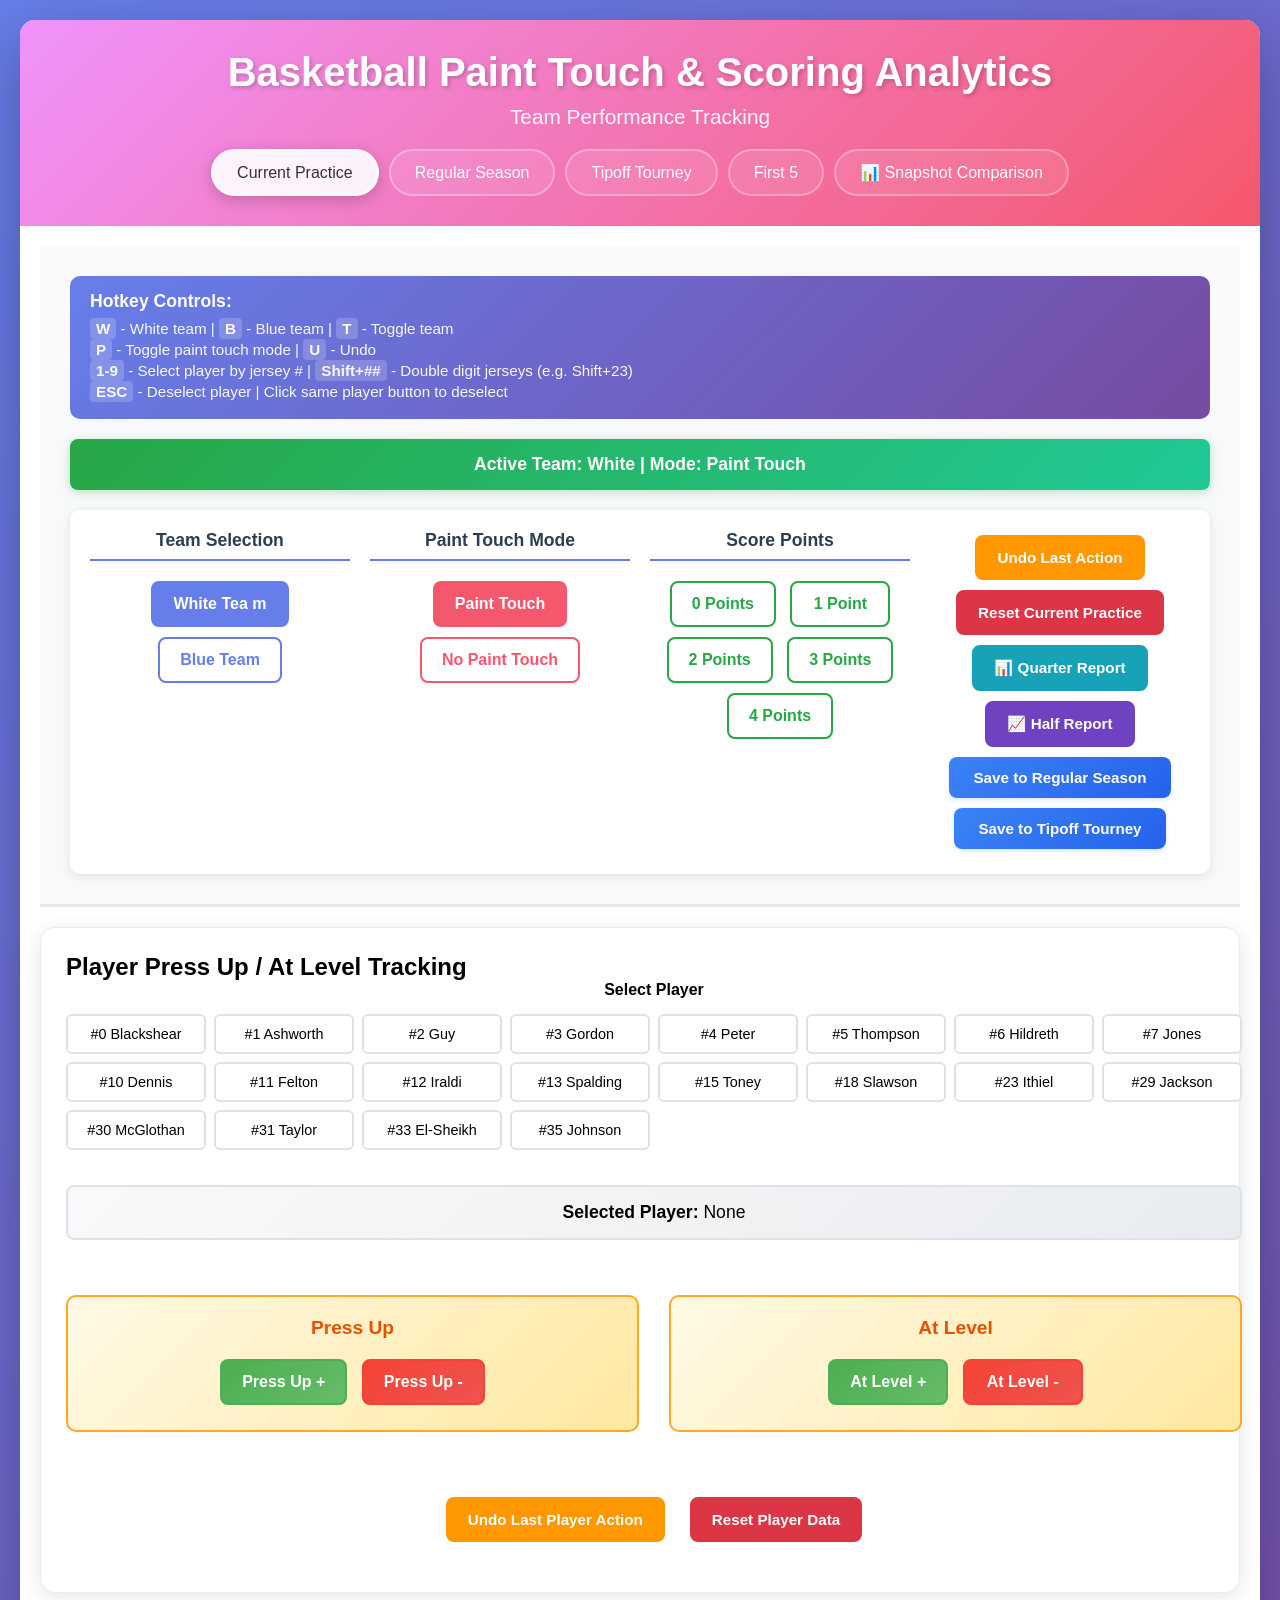
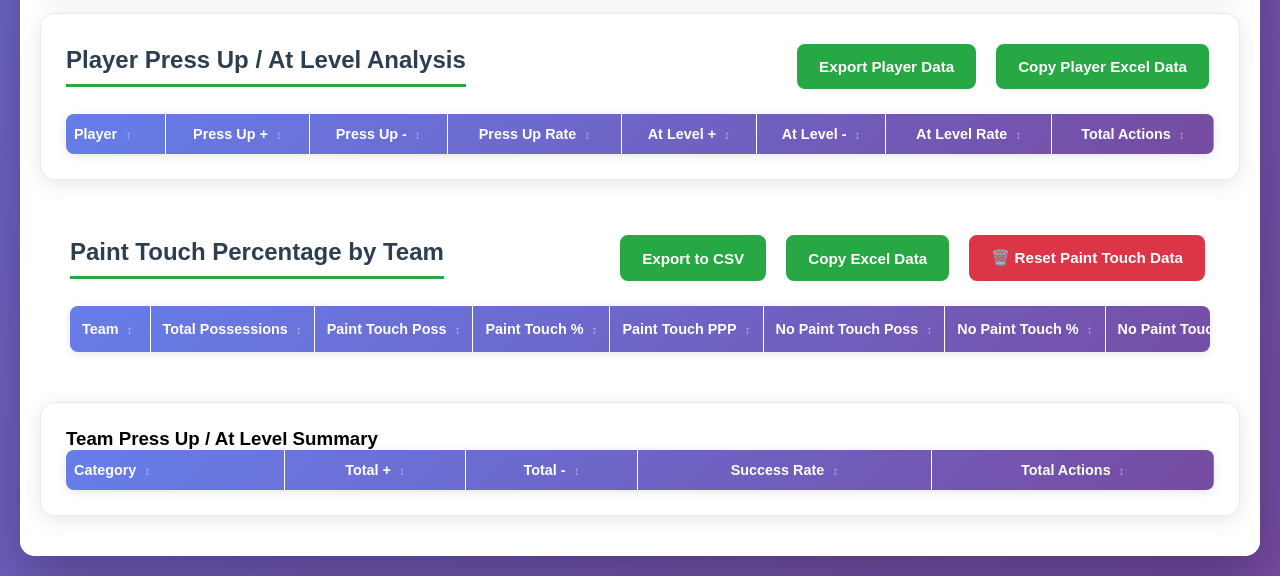
==== commit aa708a2c: "added regular season function" ====
--- a/index.html
+++ b/index.html
@@ -15,8 +15,8 @@
             <!-- Tab Navigation -->
             <div class="tab-navigation">
                 <button class="tab-btn active" data-tab="current-practice">Current Practice</button>
-                <button class="tab-btn" data-tab="season-totals">TC Totals</button>
-                <button class="tab-btn" data-tab="scrimmage-totals">Game Totals</button>
+                <button class="tab-btn" data-tab="regular-season">Regular Season</button>
+                <button class="tab-btn" data-tab="scrimmage-totals">Tipoff Tourney</button>
                 <button class="tab-btn" data-tab="first-5">First 5</button>
                 <button class="tab-btn" data-tab="snapshot-comparison">📊 Snapshot Comparison</button>
             </div>
@@ -65,8 +65,7 @@
                     <button id="reset-practice-btn" class="reset-btn">Reset Current Practice</button>
                     <button id="quarter-report-btn" class="quarter-report-btn">📊 Quarter Report</button>
                     <button id="half-report-btn" class="half-report-btn">📈 Half Report</button>
-                    <!-- <button id="save-practice-btn" class="save-practice-btn">Save to TC</button> -->
-                    <button id="undo-season-save-btn" class="undo-season-save-btn" style="display: none;">Undo Season Save</button>
+                    <button id="save-regular-season-btn" class="save-scrimmage-btn">Save to Regular Season</button>
                     <button id="save-scrimmage-btn" class="save-scrimmage-btn">Save to Tipoff Tourney</button>
                     <!-- <button id="reset-all-btn" class="reset-all-btn danger-btn">⚠️ DANGER: Reset ALL Season Data</button> -->
                 </div>
@@ -125,7 +124,7 @@
                         <button class="player-btn" data-player="23">#23 Ithiel</button>
                         <button class="player-btn" data-player="29">#29 Jackson</button>
                         <button class="player-btn" data-player="30">#30 McGlothan</button>
-                        <button class="player-btn" data-player="31">#31 Rorie</button>
+                        <button class="player-btn" data-player="31">#31 Taylor</button>
                         <button class="player-btn" data-player="33">#33 El-Sheikh</button>
                         <button class="player-btn" data-player="35">#35 Johnson</button>
                     </div>
@@ -266,21 +265,55 @@
         </section>
         </div>
 
-        <!-- TC Totals Tab -->
-        <div id="season-totals" class="tab-content">
-            <!-- TC Totals Display -->
-            <section class="season-stats-section">
+        <!-- Regular Season Tab -->
+        <div id="regular-season" class="tab-content">
+            <!-- Regular Season Display -->
+            <section class="regular-season-stats-section">
                 <div class="stats-header">
-                    <h3>TC Totals (Cumulative Across All Practices)</h3>
+                    <h3>Regular Season Totals (Cumulative)</h3>
+                    <div class="google-sheets-loader">
+                        <input type="text" id="regular-season-script-url" placeholder="Paste your Google Apps Script URL here (one-time setup)..." class="sheet-url-input">
+                        <button id="save-regular-season-script-url-btn" class="export-btn">💾 Connect to Google Sheets</button>
+                        <button id="sync-regular-season-now-btn" class="export-btn" style="display: none;">🔄 Sync Now</button>
+                    </div>
+                    <div class="export-buttons">
+                        <button id="load-regular-season-json-btn" class="export-btn">📥 Load from JSON</button>
+                        <button id="reset-regular-season-totals-btn" class="reset-scrimmage-totals-btn danger-btn">Clear Regular Season Data</button>
+                    </div>
+                    
+                    <!-- Snapshot Manager -->
+                    <div class="snapshot-manager" style="margin: 20px 0; padding: 15px; background: #f8f9fa; border-radius: 8px; border: 2px solid #e1e4e8;">
+                        <h4 style="margin: 0 0 10px 0; color: #24292e;">📸 Historical Snapshots</h4>
+                        <div style="display: flex; gap: 10px; margin-bottom: 10px;">
+                            <button id="create-regular-season-snapshot-btn" class="export-btn" style="flex: 1;">📾 Create Snapshot</button>
+                            <button id="view-regular-season-snapshots-btn" class="export-btn" style="flex: 1;">📋 View Snapshots</button>
+                            <button id="back-to-regular-season-btn" class="export-btn" style="flex: 1; display: none; background: #10b981;">📊 Back to Season Total</button>
+                        </div>
+                        <div id="regular-season-snapshot-viewer" style="display: none; margin-top: 10px;">
+                            <label style="display: block; margin-bottom: 5px; font-weight: bold;">Load Historical Data:</label>
+                            <select id="regular-season-snapshot-selector" style="width: 100%; padding: 8px; border-radius: 4px; border: 1px solid #d1d5da; margin-bottom: 10px;">
+                                <option value="">-- Select a snapshot --</option>
+                            </select>
+                            <div style="display: flex; gap: 10px;">
+                                <button id="load-regular-season-snapshot-btn" class="export-btn" style="flex: 1;">Load Selected</button>
+                                <button id="rename-regular-season-snapshot-btn" class="export-btn" style="flex: 1;">Rename</button>
+                                <button id="delete-regular-season-snapshot-btn" class="danger-btn" style="flex: 1;">Delete Selected</button>
+                                <button id="close-regular-season-snapshots-btn" class="export-btn" style="flex: 0.5;">Close</button>
+                            </div>
+                        </div>
+                        <p style="margin: 10px 0 0 0; font-size: 12px; color: #586069;">💡 Create snapshots to save historical views of your Regular Season data at any point in time</p>
+                    </div>
+                    
                     <div class="season-summary">
-                        <p>This section shows your running totals for the entire season. Use "Save Practice to Season" to add current practice data to these totals.</p>
-                    </div>
-                </div>
-
-                <!-- Season Paint Touch Table -->
-                <div class="table-container">
-                    <h4>Season Paint Touch Analysis</h4>
-                    <table id="season-paint-percentage-table" class="stats-table">
+                        <p>This section shows your running totals for regular season games. Use "Save to Regular Season" to add current practice data to these totals.</p>
+                        <p><small>💡 <a href="#" id="regular-season-setup-instructions-link" style="color: #667eea; text-decoration: underline;">Click here for Google Sheets auto-sync setup (2 min)</a></small></p>
+                    </div>
+                </div>
+
+                <!-- Regular Season Paint Touch Table -->
+                <div class="table-container">
+                    <h4>Regular Season Paint Touch Analysis</h4>
+                    <table id="regular-season-paint-percentage-table" class="stats-table">
                         <thead>
                             <tr>
                                 <th data-column="team" class="sortable">Team</th>
@@ -293,38 +326,36 @@
                                 <th data-column="noPaintPPP" class="sortable">No Paint Touch PPP</th>
                             </tr>
                         </thead>
-                        <tbody id="season-paint-percentage-tbody">
-                            <!-- Season data will be populated here -->
-                        </tbody>
-                    </table>
-                </div>
-
-                <!-- Season Player Stats Table -->
-                <div class="table-container">
-                    <h4>Season Player Analysis</h4>
-                    <table id="season-player-stats-table" class="stats-table">
+                        <tbody id="regular-season-paint-percentage-tbody">
+                            <!-- Regular Season data will be populated here -->
+                        </tbody>
+                    </table>
+                </div>
+
+                <!-- Regular Season Player Stats Table -->
+                <div class="table-container">
+                    <h4>Regular Season Player Ballscreen Defense</h4>
+                    <table id="regular-season-player-stats-table" class="stats-table">
                         <thead>
                             <tr>
                                 <th data-column="player" class="sortable">Player</th>
-                                <th data-column="pressUpPos" class="sortable">Press Up +</th>
-                                <th data-column="pressUpNeg" class="sortable">Press Up -</th>
+                                <th data-column="pressUpTotal" class="sortable">Press Up Totals</th>
                                 <th data-column="pressUpRate" class="sortable">Press Up %</th>
-                                <th data-column="atLevelPos" class="sortable">At Level +</th>
-                                <th data-column="atLevelNeg" class="sortable">At Level -</th>
+                                <th data-column="atLevelTotal" class="sortable">At Level Totals</th>
                                 <th data-column="atLevelRate" class="sortable">At Level %</th>
                                 <th data-column="totalActions" class="sortable">Total Actions</th>
                             </tr>
                         </thead>
-                        <tbody id="season-player-stats-tbody">
-                            <!-- Season player data will be populated here -->
-                        </tbody>
-                    </table>
-                </div>
-
-                <!-- Season Team Press Stats Table -->
-                <div class="table-container">
-                    <h4>Season Team Press/Level Summary</h4>
-                    <table id="season-team-press-stats-table" class="stats-table">
+                        <tbody id="regular-season-player-stats-tbody">
+                            <!-- Regular Season player data will be populated here -->
+                        </tbody>
+                    </table>
+                </div>
+
+                <!-- Regular Season Team Press Stats Table -->
+                <div class="table-container">
+                    <h4>Regular Season Team Ballscreen Defense</h4>
+                    <table id="regular-season-team-press-stats-table" class="stats-table">
                         <thead>
                             <tr>
                                 <th data-column="category" class="sortable">Category</th>
@@ -334,8 +365,8 @@
                                 <th data-column="totalActions" class="sortable">Total Actions</th>
                             </tr>
                         </thead>
-                        <tbody id="season-team-press-stats-tbody">
-                            <!-- Season team press stats will be populated here -->
+                        <tbody id="regular-season-team-press-stats-tbody">
+                            <!-- Regular Season team press stats will be populated here -->
                         </tbody>
                     </table>
                 </div>
@@ -416,11 +447,9 @@
                         <thead>
                             <tr>
                                 <th data-column="player" class="sortable">Player</th>
-                                <th data-column="pressUpPos" class="sortable">Press Up +</th>
-                                <th data-column="pressUpNeg" class="sortable">Press Up -</th>
+                                <th data-column="pressUpTotal" class="sortable">Press Up Totals</th>
                                 <th data-column="pressUpRate" class="sortable">Press Up %</th>
-                                <th data-column="atLevelPos" class="sortable">At Level +</th>
-                                <th data-column="atLevelNeg" class="sortable">At Level -</th>
+                                <th data-column="atLevelTotal" class="sortable">At Level Totals</th>
                                 <th data-column="atLevelRate" class="sortable">At Level %</th>
                                 <th data-column="totalActions" class="sortable">Total Actions</th>
                             </tr>
--- a/styles.css
+++ b/styles.css
@@ -416,6 +416,69 @@
 }
 
 .scrimmage-stats-section .stats-table tbody tr:hover {
+    background: #e0f2fe;
+    transform: scale(1.002);
+    transition: all 0.2s ease;
+}
+
+/* Regular Season Stats Section - Same styling as Scrimmage */
+.regular-season-stats-section {
+    background: linear-gradient(135deg, #f8fafc, #e2e8f0);
+    border-radius: 12px;
+    padding: 24px;
+    margin-bottom: 24px;
+    border: 2px solid #3b82f6;
+    box-shadow: 0 4px 12px rgba(59, 130, 246, 0.1);
+}
+
+.regular-season-stats-section .stats-header {
+    border-bottom: 3px solid #3b82f6;
+    padding-bottom: 16px;
+    margin-bottom: 24px;
+}
+
+.regular-season-stats-section .stats-header h3 {
+    color: #1e40af;
+    font-size: 1.5rem;
+    font-weight: 700;
+    margin-bottom: 8px;
+}
+
+.regular-season-stats-section .table-container {
+    background: white;
+    border-radius: 10px;
+    box-shadow: 0 2px 8px rgba(59, 130, 246, 0.1);
+    border: 1px solid #dbeafe;
+    margin-bottom: 20px;
+    overflow: hidden;
+}
+
+.regular-season-stats-section .table-container h4 {
+    background: linear-gradient(135deg, #3b82f6, #2563eb);
+    color: white;
+    margin: 0;
+    padding: 16px 20px;
+    font-size: 1.1rem;
+    font-weight: 600;
+}
+
+.regular-season-stats-section .stats-table {
+    border: none;
+}
+
+.regular-season-stats-section .stats-table thead th {
+    background: #f1f5f9;
+    color: #334155;
+    border-bottom: 2px solid #3b82f6;
+    font-weight: 600;
+    padding: 12px 16px;
+}
+
+.regular-season-stats-section .stats-table tbody tr:nth-child(even) {
+    background: #f8fafc;
+}
+
+.regular-season-stats-section .stats-table tbody tr:hover {
     background: #e0f2fe;
     transform: scale(1.002);
     transition: all 0.2s ease;
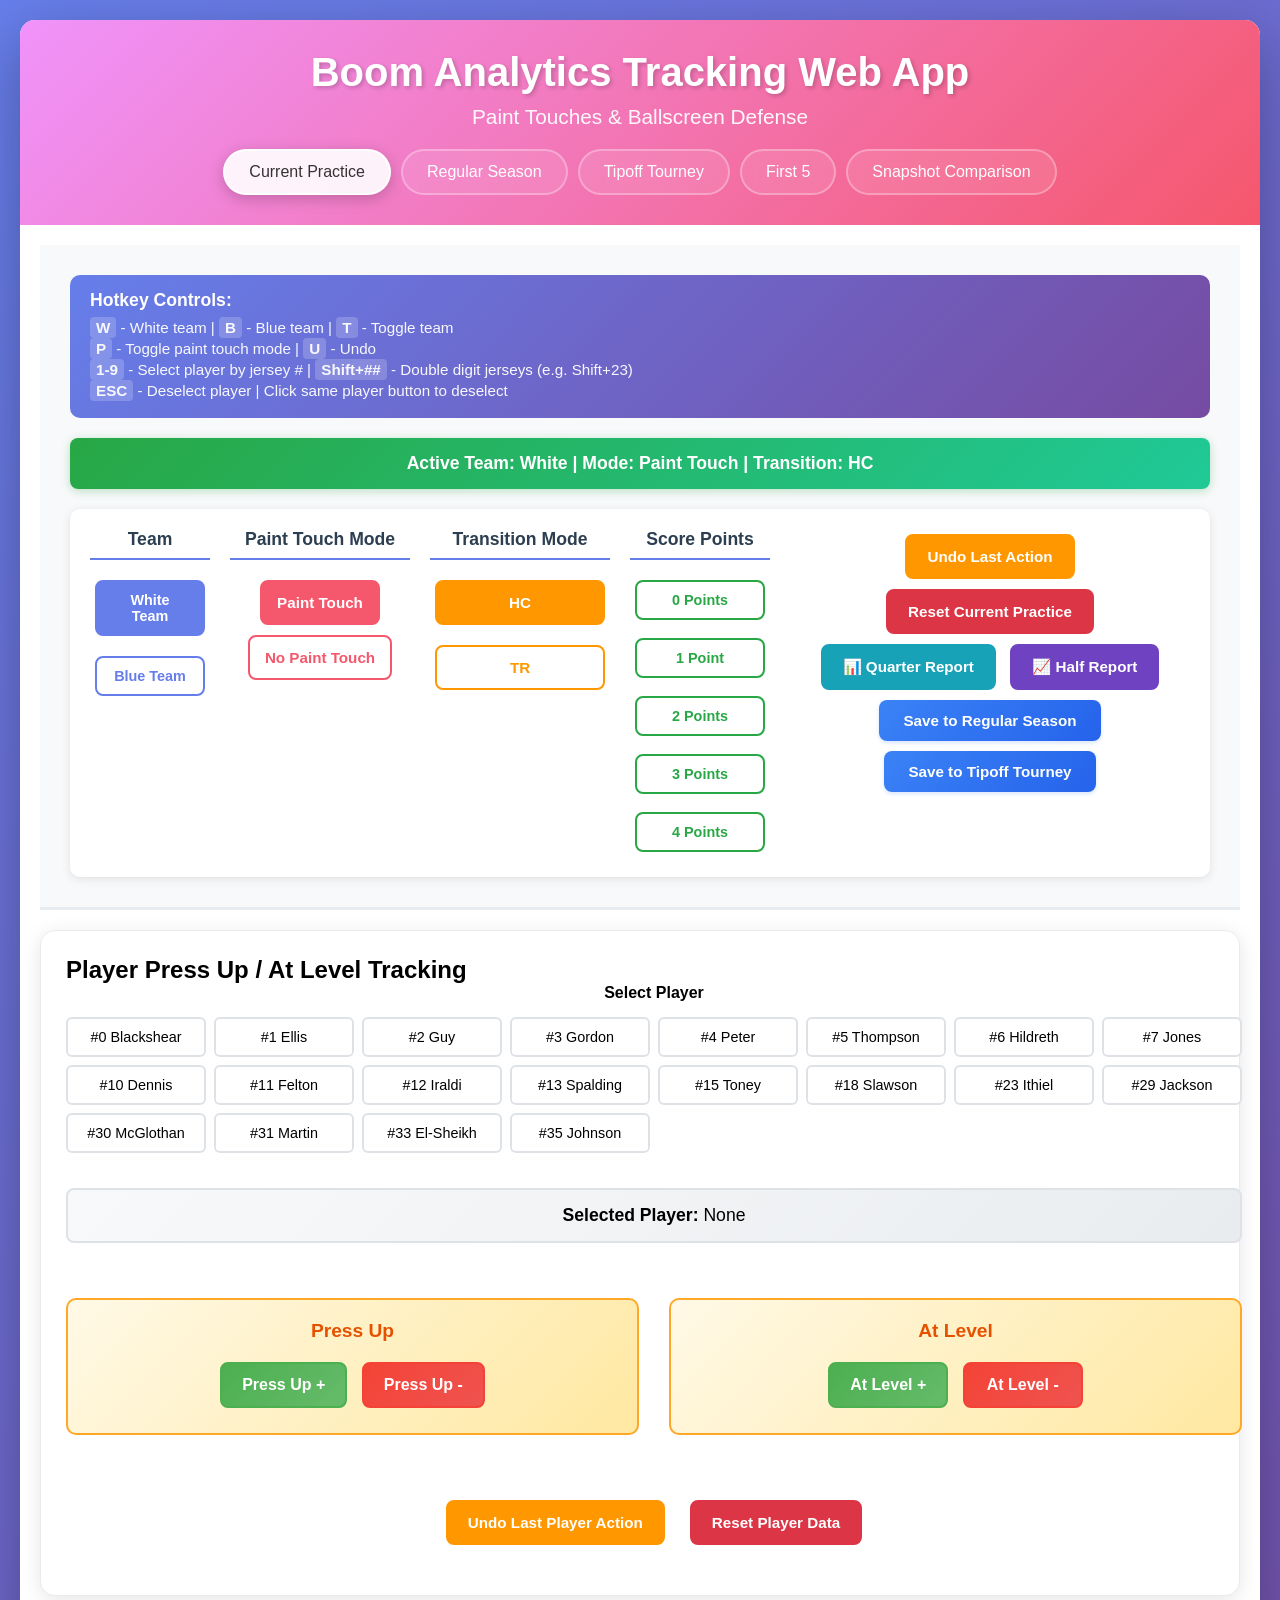
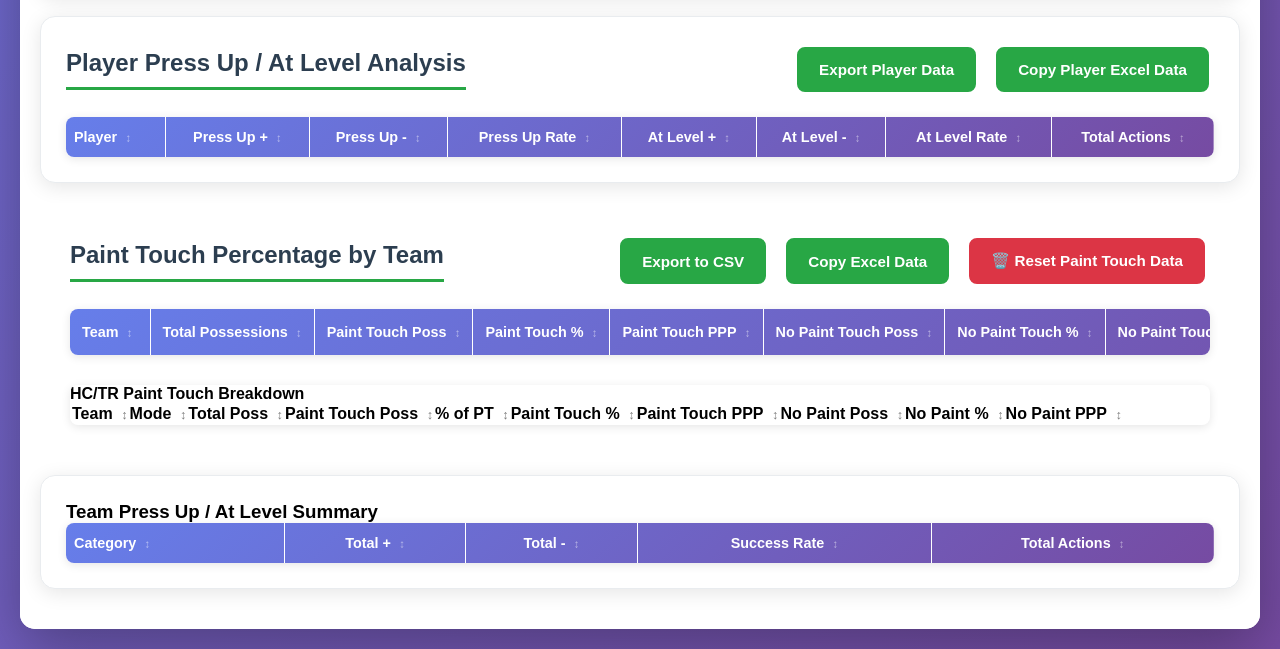
==== commit d39c00b7: "updated" ====
--- a/index.html
+++ b/index.html
@@ -3,14 +3,14 @@
 <head>
     <meta charset="UTF-8">
     <meta name="viewport" content="width=device-width, initial-scale=1.0">
-    <title>Basketball Paint Touch & Scoring Analytics</title>
+    <title>Boom Paint Touch and Ball Screen Defense Tracker</title>
     <link rel="stylesheet" href="styles.css">
 </head>
 <body>
     <div class="container">
         <header>
-            <h1>Basketball Paint Touch & Scoring Analytics</h1>
-            <h2>Team Performance Tracking</h2>
+            <h1>Boom Analytics Tracking Web App</h1>
+            <h2>Paint Touches & Ballscreen Defense</h2>
             
             <!-- Tab Navigation -->
             <div class="tab-navigation">
@@ -18,7 +18,7 @@
                 <button class="tab-btn" data-tab="regular-season">Regular Season</button>
                 <button class="tab-btn" data-tab="scrimmage-totals">Tipoff Tourney</button>
                 <button class="tab-btn" data-tab="first-5">First 5</button>
-                <button class="tab-btn" data-tab="snapshot-comparison">📊 Snapshot Comparison</button>
+                <button class="tab-btn" data-tab="snapshot-comparison">Snapshot Comparison</button>
             </div>
         </header>
 
@@ -35,14 +35,16 @@
             </div>
             
             <div class="current-status" id="current-status">
-                <strong>Active Team:</strong> White | <strong>Mode:</strong> Paint Touch
+                <strong>Active Team:</strong> White | <strong>Mode:</strong> Paint Touch | <strong>Transition:</strong> HC
             </div>  
             
             <div class="control-panel">
                 <div class="team-selection">
-                    <h4>Team Selection</h4>
-                    <button class="team-selector active" data-team="white">White Tea    m</button>
-                    <button class="team-selector" data-team="blue">Blue Team</button>
+                    <h4>Team</h4>
+                    <div class="team-buttons-vertical">
+                        <button class="team-selector active" data-team="white">White Team</button>
+                        <button class="team-selector" data-team="blue">Blue Team</button>
+                    </div>
                 </div>
                 
                 <div class="paint-touch-selection">
@@ -51,13 +53,23 @@
                     <button class="paint-touch-toggle no-paint-touch">No Paint Touch</button>
                 </div>
                 
+                <div class="transition-mode-selection">
+                    <h4>Transition Mode</h4>
+                    <div class="transition-buttons-vertical">
+                        <button class="transition-toggle hc-mode active">HC</button>
+                        <button class="transition-toggle tr-mode">TR</button>
+                    </div>
+                </div>
+                
                 <div class="score-selection">
                     <h4>Score Points</h4>
-                    <button class="score-btn" data-points="0">0 Points</button>
-                    <button class="score-btn" data-points="1">1 Point</button>
-                    <button class="score-btn" data-points="2">2 Points</button>
-                    <button class="score-btn" data-points="3">3 Points</button>
-                    <button class="score-btn" data-points="4">4 Points</button>
+                    <div class="score-buttons-vertical">
+                        <button class="score-btn" data-points="0">0 Points</button>
+                        <button class="score-btn" data-points="1">1 Point</button>
+                        <button class="score-btn" data-points="2">2 Points</button>
+                        <button class="score-btn" data-points="3">3 Points</button>
+                        <button class="score-btn" data-points="4">4 Points</button>
+                    </div>
                 </div>
                 
                 <div class="action-buttons">
@@ -108,7 +120,7 @@
                     <h4>Select Player</h4>
                     <div class="player-buttons">
                         <button class="player-btn" data-player="0">#0 Blackshear</button>
-                        <button class="player-btn" data-player="1">#1 Ashworth</button>
+                        <button class="player-btn" data-player="1">#1 Ellis</button>
                         <button class="player-btn" data-player="2">#2 Guy</button>
                         <button class="player-btn" data-player="3">#3 Gordon</button>
                         <button class="player-btn" data-player="4">#4 Peter</button>
@@ -124,7 +136,7 @@
                         <button class="player-btn" data-player="23">#23 Ithiel</button>
                         <button class="player-btn" data-player="29">#29 Jackson</button>
                         <button class="player-btn" data-player="30">#30 McGlothan</button>
-                        <button class="player-btn" data-player="31">#31 Taylor</button>
+                        <button class="player-btn" data-player="31">#31 Martin</button>
                         <button class="player-btn" data-player="33">#33 El-Sheikh</button>
                         <button class="player-btn" data-player="35">#35 Johnson</button>
                     </div>
@@ -207,10 +219,37 @@
                             <th class="sortable" data-column="noPaintPoss">No Paint Touch Poss</th>
                             <th class="sortable" data-column="noPaintPercent">No Paint Touch %</th>
                             <th class="sortable" data-column="noPaintPPP">No Paint Touch PPP</th>
+                            <th class="sortable" data-column="trPercent">TR %</th>
+                            <th class="sortable" data-column="hcPPP">HC PPP</th>
+                            <th class="sortable" data-column="trPPP">TR PPP</th>
                         </tr>
                     </thead>
                     <tbody id="paint-percentage-tbody">
                         <!-- Paint touch percentages will be populated here -->
+                    </tbody>
+                </table>
+            </div>
+            
+            <!-- HC/TR Paint Touch Breakdown -->
+            <div class="stats-table-container" style="margin-top: 30px;">
+                <h4>HC/TR Paint Touch Breakdown</h4>
+                <table id="hc-tr-breakdown-table">
+                    <thead>
+                        <tr>
+                            <th class="sortable" data-column="team">Team</th>
+                            <th class="sortable" data-column="mode">Mode</th>
+                            <th class="sortable" data-column="totalPoss">Total Poss</th>
+                            <th class="sortable" data-column="paintPoss">Paint Touch Poss</th>
+                            <th class="sortable" data-column="ptPercent">% of PT</th>
+                            <th class="sortable" data-column="paintPercent">Paint Touch %</th>
+                            <th class="sortable" data-column="paintPPP">Paint Touch PPP</th>
+                            <th class="sortable" data-column="noPaintPoss">No Paint Poss</th>
+                            <th class="sortable" data-column="noPaintPercent">No Paint %</th>
+                            <th class="sortable" data-column="noPaintPPP">No Paint PPP</th>
+                        </tr>
+                    </thead>
+                    <tbody id="hc-tr-breakdown-tbody">
+                        <!-- HC/TR breakdown will be populated here -->
                     </tbody>
                 </table>
             </div>
@@ -324,10 +363,37 @@
                                 <th data-column="noPaintPoss" class="sortable">No Paint Touch Possessions</th>
                                 <th data-column="noPaintPercent" class="sortable">No Paint Touch %</th>
                                 <th data-column="noPaintPPP" class="sortable">No Paint Touch PPP</th>
+                                <th data-column="trPercent" class="sortable">TR %</th>
+                                <th data-column="hcPPP" class="sortable">HC PPP</th>
+                                <th data-column="trPPP" class="sortable">TR PPP</th>
                             </tr>
                         </thead>
                         <tbody id="regular-season-paint-percentage-tbody">
                             <!-- Regular Season data will be populated here -->
+                        </tbody>
+                    </table>
+                </div>
+
+                <!-- Regular Season HC/TR Paint Touch Breakdown -->
+                <div class="table-container">
+                    <h4>Regular Season HC/TR Paint Touch Breakdown</h4>
+                    <table id="regular-season-hc-tr-breakdown-table" class="stats-table">
+                        <thead>
+                            <tr>
+                                <th class="sortable" data-column="team">Team</th>
+                                <th class="sortable" data-column="mode">Mode</th>
+                                <th class="sortable" data-column="totalPoss">Total Poss</th>
+                                <th class="sortable" data-column="paintPoss">Paint Touch Poss</th>
+                                <th class="sortable" data-column="ptPercent">% of PT</th>
+                                <th class="sortable" data-column="paintPercent">Paint Touch %</th>
+                                <th class="sortable" data-column="paintPPP">Paint Touch PPP</th>
+                                <th class="sortable" data-column="noPaintPoss">No Paint Poss</th>
+                                <th class="sortable" data-column="noPaintPercent">No Paint %</th>
+                                <th class="sortable" data-column="noPaintPPP">No Paint PPP</th>
+                            </tr>
+                        </thead>
+                        <tbody id="regular-season-hc-tr-breakdown-tbody">
+                            <!-- Regular Season HC/TR breakdown will be populated here -->
                         </tbody>
                     </table>
                 </div>
@@ -432,10 +498,37 @@
                                 <th data-column="noPaintPoss" class="sortable">No Paint Touch Possessions</th>
                                 <th data-column="noPaintPercent" class="sortable">No Paint Touch %</th>
                                 <th data-column="noPaintPPP" class="sortable">No Paint Touch PPP</th>
+                                <th data-column="trPercent" class="sortable">TR %</th>
+                                <th data-column="hcPPP" class="sortable">HC PPP</th>
+                                <th data-column="trPPP" class="sortable">TR PPP</th>
                             </tr>
                         </thead>
                         <tbody id="scrimmage-paint-percentage-tbody">
                             <!-- Scrimmage data will be populated here -->
+                        </tbody>
+                    </table>
+                </div>
+
+                <!-- Tipoff Tourney HC/TR Paint Touch Breakdown -->
+                <div class="table-container">
+                    <h4>Tipoff Tourney HC/TR Paint Touch Breakdown</h4>
+                    <table id="scrimmage-hc-tr-breakdown-table" class="stats-table">
+                        <thead>
+                            <tr>
+                                <th class="sortable" data-column="team">Team</th>
+                                <th class="sortable" data-column="mode">Mode</th>
+                                <th class="sortable" data-column="totalPoss">Total Poss</th>
+                                <th class="sortable" data-column="paintPoss">Paint Touch Poss</th>
+                                <th class="sortable" data-column="ptPercent">% of PT</th>
+                                <th class="sortable" data-column="paintPercent">Paint Touch %</th>
+                                <th class="sortable" data-column="paintPPP">Paint Touch PPP</th>
+                                <th class="sortable" data-column="noPaintPoss">No Paint Poss</th>
+                                <th class="sortable" data-column="noPaintPercent">No Paint %</th>
+                                <th class="sortable" data-column="noPaintPPP">No Paint PPP</th>
+                            </tr>
+                        </thead>
+                        <tbody id="scrimmage-hc-tr-breakdown-tbody">
+                            <!-- Tipoff Tourney HC/TR breakdown will be populated here -->
                         </tbody>
                     </table>
                 </div>
@@ -603,6 +696,9 @@
                                     <th class="sortable" data-column="noPaintPoss">No Paint Touch Possessions</th>
                                     <th class="sortable" data-column="noPaintPercent">No Paint Touch %</th>
                                     <th class="sortable" data-column="noPaintPPP">No Paint Touch PPP</th>
+                                    <th class="sortable" data-column="trPercent">TR%</th>
+                                    <th class="sortable" data-column="hcPPP">HC PPP</th>
+                                    <th class="sortable" data-column="trPPP">TR PPP</th>
                                 </tr>
                             </thead>
                             <tbody id="comparison-paint-tbody">
@@ -617,11 +713,9 @@
                             <thead>
                                 <tr>
                                     <th class="sortable" data-column="player">Player</th>
-                                    <th class="sortable" data-column="pressUpPos">Press Up +</th>
-                                    <th class="sortable" data-column="pressUpNeg">Press Up -</th>
+                                    <th class="sortable" data-column="pressUpTotal">Press Up Actions</th>
                                     <th class="sortable" data-column="pressUpRate">Press Up %</th>
-                                    <th class="sortable" data-column="atLevelPos">At Level +</th>
-                                    <th class="sortable" data-column="atLevelNeg">At Level -</th>
+                                    <th class="sortable" data-column="atLevelTotal">At Level Actions</th>
                                     <th class="sortable" data-column="atLevelRate">At Level %</th>
                                     <th class="sortable" data-column="totalActions">Total Actions</th>
                                 </tr>
@@ -638,10 +732,8 @@
                             <thead>
                                 <tr>
                                     <th class="sortable" data-column="category">Category</th>
-                                    <th class="sortable" data-column="totalPos">Total Positive</th>
-                                    <th class="sortable" data-column="totalNeg">Total Negative</th>
+                                    <th class="sortable" data-column="totalActions">Total Actions</th>
                                     <th class="sortable" data-column="successRate">Success Rate</th>
-                                    <th class="sortable" data-column="totalActions">Total Actions</th>
                                 </tr>
                             </thead>
                             <tbody id="comparison-team-press-tbody">
--- a/styles.css
+++ b/styles.css
@@ -153,7 +153,7 @@
 
 .control-panel {
     display: grid;
-    grid-template-columns: repeat(auto-fit, minmax(250px, 1fr));
+    grid-template-columns: 120px 180px 180px 140px auto;
     gap: 20px;
     background: white;
     padding: 20px;
@@ -163,6 +163,19 @@
 
 .control-panel > div {
     text-align: center;
+}
+
+.team-selection {
+    max-width: 120px;
+}
+
+.paint-touch-selection,
+.transition-mode-selection {
+    max-width: 180px;
+}
+
+.score-selection {
+    max-width: 140px;
 }
 
 .control-panel h4 {
@@ -174,7 +187,7 @@
 }
 
 /* Button Styles */
-.team-selector, .paint-touch-toggle, .score-btn, .undo-btn, .reset-btn, .reset-practice-btn, .quarter-report-btn, .half-report-btn, .save-practice-btn, .undo-season-save-btn, .save-scrimmage-btn, .reset-scrimmage-totals-btn, .reset-all-btn, .danger-btn, .export-btn {
+.team-selector, .paint-touch-toggle, .transition-toggle, .score-btn, .undo-btn, .reset-btn, .reset-practice-btn, .quarter-report-btn, .half-report-btn, .save-practice-btn, .undo-season-save-btn, .save-scrimmage-btn, .reset-scrimmage-totals-btn, .reset-all-btn, .danger-btn, .export-btn {
     padding: 12px 20px;
     border: 2px solid #dee2e6;
     background: white;
@@ -187,12 +200,31 @@
     min-width: 120px;
 }
 
+.team-selector {
+    padding: 10px 15px;
+    font-size: 0.9em;
+    min-width: 100px;
+}
+
+.paint-touch-toggle,
+.transition-toggle {
+    padding: 12px 15px;
+    font-size: 0.95em;
+    min-width: 100px;
+}
+
 .team-selector:hover, .paint-touch-toggle:hover, .score-btn:hover {
     transform: translateY(-2px);
     box-shadow: 0 4px 12px rgba(0,0,0,0.15);
 }
 
 /* Team Selector Buttons */
+.team-buttons-vertical {
+    display: flex;
+    flex-direction: column;
+    gap: 10px;
+}
+
 .team-selector {
     border-color: #667eea;
     color: #667eea;
@@ -226,12 +258,43 @@
     border-color: #f04556;
 }
 
+/* Transition Mode Toggle Buttons */
+.transition-buttons-vertical {
+    display: flex;
+    flex-direction: column;
+    gap: 10px;
+}
+
+.transition-toggle {
+    border-color: #ff9800;
+    color: #ff9800;
+}
+
+.transition-toggle.active {
+    background: #ff9800;
+    color: white;
+}
+
+.transition-toggle:hover {
+    background: #fb8c00;
+    color: white;
+    border-color: #fb8c00;
+}
+
 /* Score Buttons */
+.score-buttons-vertical {
+    display: flex;
+    flex-direction: column;
+    gap: 8px;
+}
+
 .score-btn {
     border-color: #28a745;
     color: #28a745;
     font-weight: 700;
     min-width: 100px;
+    padding: 10px 12px;
+    font-size: 0.9em;
 }
 
 .score-btn:hover {
@@ -853,6 +916,27 @@
 
 .team-row-overall:hover {
     background: linear-gradient(135deg, #fff3cc 0%, #ffd54f 100%);
+}
+
+/* Alternating row colors */
+.row-even {
+    background: #ffffff;
+}
+
+.row-even:hover {
+    background: #f0f0f0;
+    transform: translateX(2px);
+    transition: all 0.2s ease;
+}
+
+.row-odd {
+    background: #e0e0e0;
+}
+
+.row-odd:hover {
+    background: #d0d0d0;
+    transform: translateX(2px);
+    transition: all 0.2s ease;
 }
 
 .team-name {
